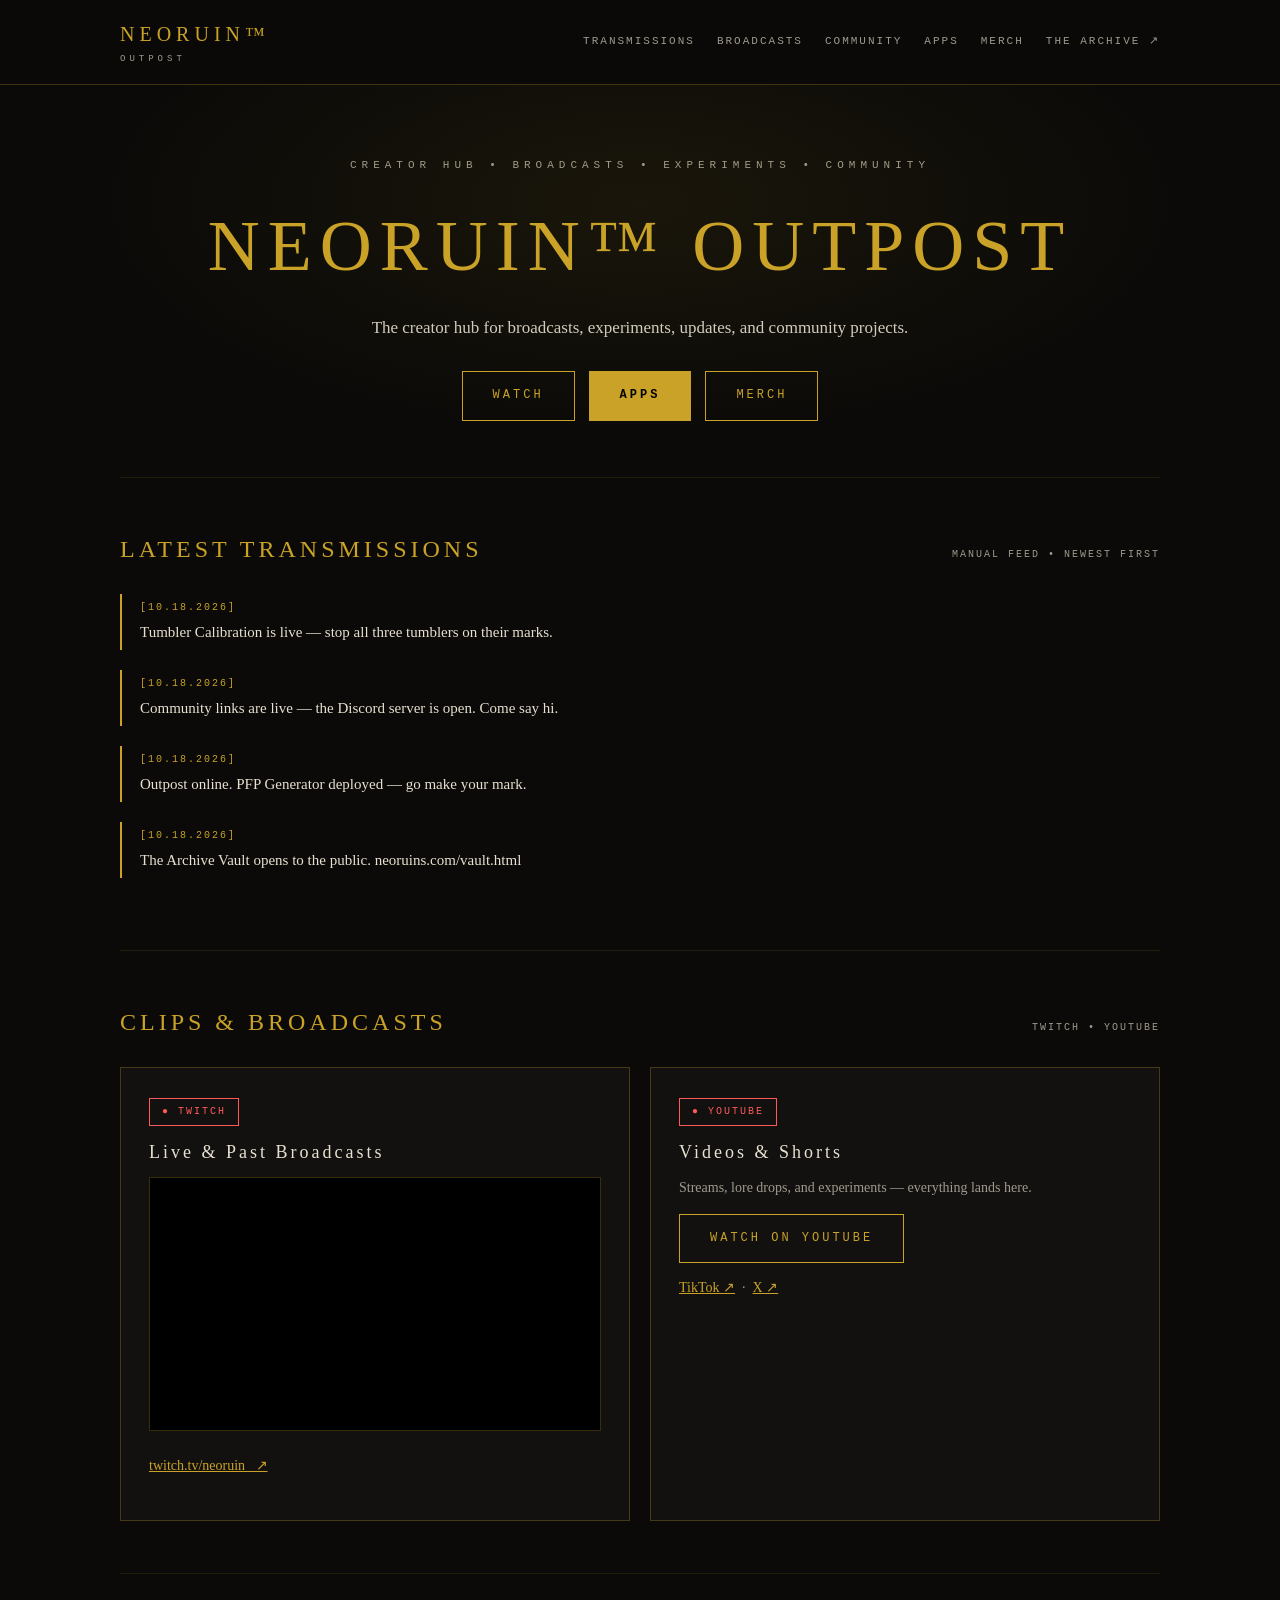
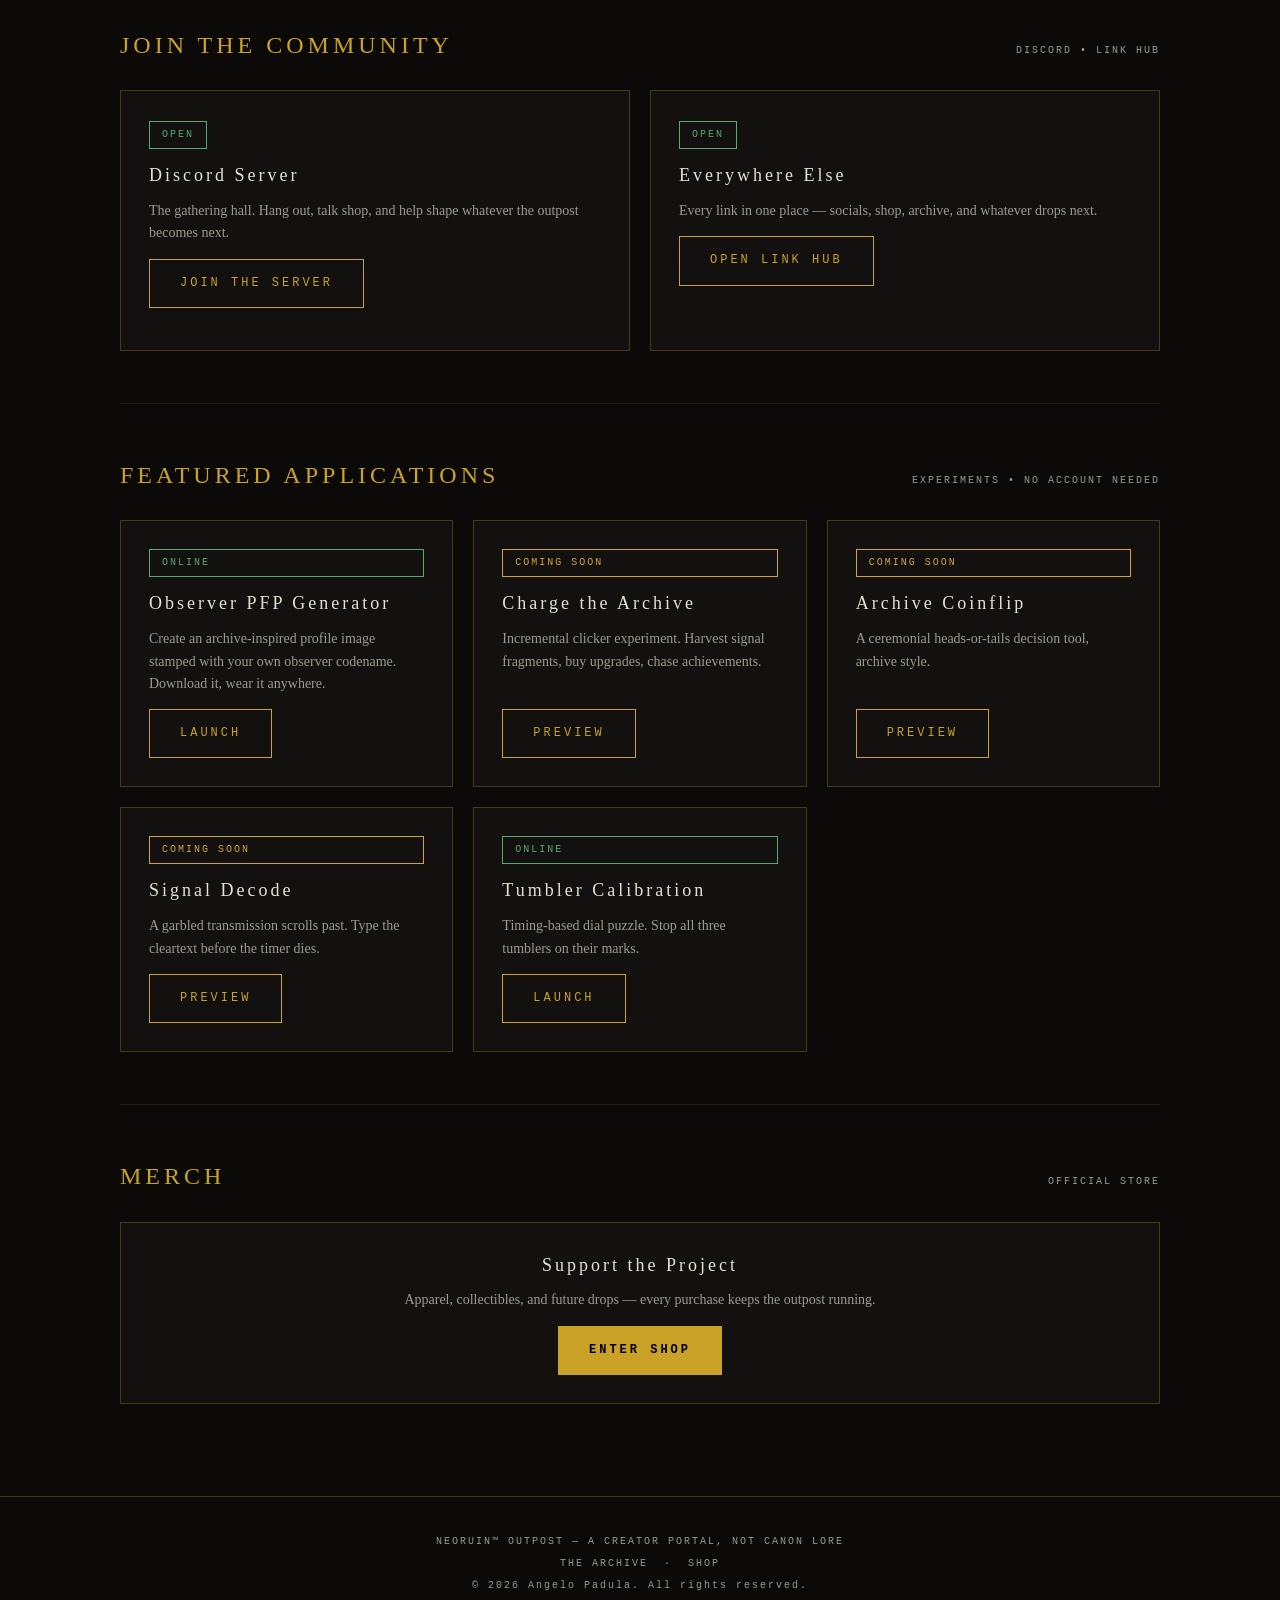
==== index.html @ 7a5b402e "Tumbler Calibration goes live: playable timing puzzle + ONLINE card" ====
<!DOCTYPE html>
<html lang="en">
<head>
<meta charset="UTF-8">
<meta name="viewport" content="width=device-width, initial-scale=1.0">
<title>NEORUIN™ OUTPOST — Creator Hub</title>
<meta name="description" content="The creator hub for NEORUINS: broadcasts, experiments, updates, merch, and community projects.">
<link rel="stylesheet" href="styles.css">
</head>
<body>
<header class="site">
  <div class="wrap">
    <a class="brand" href="index.html">NEORUIN™<small>OUTPOST</small></a>
    <nav class="main">
      <a href="#transmissions">TRANSMISSIONS</a>
      <a href="#broadcasts">BROADCASTS</a>
      <a href="#community">COMMUNITY</a>
      <a href="#apps">APPS</a>
      <a href="#merch">MERCH</a>
      <a href="https://neoruins.com" target="_blank" rel="noopener">THE ARCHIVE ↗</a>
    </nav>
  </div>
</header>

<section class="hero">
  <div class="kicker mono">CREATOR HUB • BROADCASTS • EXPERIMENTS • COMMUNITY</div>
  <h1>NEORUIN™ OUTPOST</h1>
  <p class="tag">The creator hub for broadcasts, experiments, updates, and community projects.</p>
  <div class="cta-row">
    <a class="btn" href="#broadcasts">WATCH</a>
    <a class="btn solid" href="#apps">APPS</a>
    <a class="btn" href="#merch">MERCH</a>
  </div>
</section>

<div class="wrap">

<section class="block" id="transmissions">
  <div class="sec-head"><h2>LATEST TRANSMISSIONS</h2><span class="hint mono">MANUAL FEED • NEWEST FIRST</span></div>
  <div id="feed"></div>
</section>

<section class="block" id="broadcasts">
  <div class="sec-head"><h2>CLIPS &amp; BROADCASTS</h2><span class="hint mono">TWITCH • YOUTUBE</span></div>
  <div class="grid2">
    <div class="panel">
      <span class="status live">● TWITCH</span>
      <h3>Live &amp; Past Broadcasts</h3>
      <div class="embed">
        <iframe src="https://player.twitch.tv/?channel=neoruin_&parent=neoruin.com&parent=neo-ruin.github.io&muted=true"
                allowfullscreen loading="lazy" title="neoruin_ on Twitch"></iframe>
      </div>
      <p class="mt"><a href="https://twitch.tv/neoruin_" target="_blank" rel="noopener">twitch.tv/neoruin_ ↗</a></p>
    </div>
    <div class="panel">
      <span class="status live">● YOUTUBE</span>
      <h3>Videos &amp; Shorts</h3>
      <p>Streams, lore drops, and experiments — everything lands here.</p>
      <p><a class="btn" href="https://www.youtube.com/@neoruin_" target="_blank" rel="noopener">WATCH ON YOUTUBE</a></p>
      <p style="margin-top:14px"><a href="https://tiktok.com/@neoruin_" target="_blank" rel="noopener">TikTok ↗</a> &nbsp;·&nbsp; <a href="https://twitter.com/Neoruins" target="_blank" rel="noopener">X ↗</a></p>
    </div>
  </div>
</section>

<section class="block" id="community">
  <div class="sec-head"><h2>JOIN THE COMMUNITY</h2><span class="hint mono">DISCORD • LINK HUB</span></div>
  <div class="grid2">
    <div class="panel">
      <span class="status online">OPEN</span>
      <h3>Discord Server</h3>
      <p>The gathering hall. Hang out, talk shop, and help shape whatever the outpost becomes next.</p>
      <p><a class="btn" href="https://mee6.xyz/i/vEuD7oPHST" target="_blank" rel="noopener">JOIN THE SERVER</a></p>
    </div>
    <div class="panel">
      <span class="status online">OPEN</span>
      <h3>Everywhere Else</h3>
      <p>Every link in one place — socials, shop, archive, and whatever drops next.</p>
      <p><a class="btn" href="https://beacons.ai/neoruin" target="_blank" rel="noopener">OPEN LINK HUB</a></p>
    </div>
  </div>
</section>

<section class="block" id="apps">
  <div class="sec-head"><h2>FEATURED APPLICATIONS</h2><span class="hint mono">EXPERIMENTS • NO ACCOUNT NEEDED</span></div>
  <div class="apps">
    <div class="panel app-card">
      <span class="status online">ONLINE</span>
      <h3>Observer PFP Generator</h3>
      <p>Create an archive-inspired profile image stamped with your own observer codename. Download it, wear it anywhere.</p>
      <a class="btn" href="apps/pfp-generator.html">LAUNCH</a>
    </div>
    <div class="panel app-card">
      <span class="status soon">COMING SOON</span>
      <h3>Charge the Archive</h3>
      <p>Incremental clicker experiment. Harvest signal fragments, buy upgrades, chase achievements.</p>
      <a class="btn" href="apps/charge-archive.html">PREVIEW</a>
    </div>
    <div class="panel app-card">
      <span class="status soon">COMING SOON</span>
      <h3>Archive Coinflip</h3>
      <p>A ceremonial heads-or-tails decision tool, archive style.</p>
      <a class="btn" href="apps/coinflip.html">PREVIEW</a>
    </div>
    <div class="panel app-card">
      <span class="status soon">COMING SOON</span>
      <h3>Signal Decode</h3>
      <p>A garbled transmission scrolls past. Type the cleartext before the timer dies.</p>
      <a class="btn" href="apps/signal-decode.html">PREVIEW</a>
    </div>
    <div class="panel app-card">
      <span class="status online">ONLINE</span>
      <h3>Tumbler Calibration</h3>
      <p>Timing-based dial puzzle. Stop all three tumblers on their marks.</p>
      <a class="btn" href="apps/tumbler-calibration.html">LAUNCH</a>
    </div>
  </div>
</section>

<section class="block" id="merch">
  <div class="sec-head"><h2>MERCH</h2><span class="hint mono">OFFICIAL STORE</span></div>
  <div class="panel center">
    <h3>Support the Project</h3>
    <p>Apparel, collectibles, and future drops — every purchase keeps the outpost running.</p>
    <a class="btn solid" href="https://neoruin-shop.fourthwall.com" target="_blank" rel="noopener">ENTER SHOP</a>
  </div>
</section>

</div>

<footer class="site">
  <div class="wrap">
    <div class="fine">
      NEORUIN™ OUTPOST — A CREATOR PORTAL, NOT CANON LORE<br>
      <a href="https://neoruins.com">THE ARCHIVE</a> · <a href="https://neoruin-shop.fourthwall.com" target="_blank" rel="noopener">SHOP</a><br>
      © 2026 Angelo Padula. All rights reserved.
    </div>
  </div>
</footer>

<script>
// Manual transmissions feed — newest first. Edit freely.
const TRANSMISSIONS = [
  { date: '10.18.2026', text: 'Tumbler Calibration is live — stop all three tumblers on their marks.' },
  { date: '10.18.2026', text: 'Community links are live — the Discord server is open. Come say hi.' },
  { date: '10.18.2026', text: 'Outpost online. PFP Generator deployed — go make your mark.' },
  { date: '10.18.2026', text: 'The Archive Vault opens to the public. neoruins.com/vault.html' },
];
const feed = document.getElementById('feed');
feed.innerHTML = TRANSMISSIONS.map(t =>
  `<div class="feed-item"><div class="date">[${t.date}]</div><div class="txt">${t.text}</div></div>`
).join('');
</script>
</body>
</html>
---- styles.css ----
/* NEORUIN OUTPOST — shared styles. Creator portal, not the archive. */
:root{
  --bg:#0b0a08; --panel:#121110; --line:rgba(201,162,39,.28);
  --gold:#c9a227; --gold-hi:#e1c46a; --cream:#e8e0d0; --dim:#a09a8c;
  --green:#5ba86f; --amber:#d1a540; --red:#a64c4c;
}
*{box-sizing:border-box;margin:0;padding:0}
body{background:var(--bg);color:var(--cream);font-family:Georgia,'Times New Roman',serif;min-height:100vh;line-height:1.6}
.mono{font-family:ui-monospace,'Cascadia Mono',Menlo,Consolas,monospace}
a{color:var(--gold)}
.wrap{max-width:1080px;margin:0 auto;padding:0 20px}

/* header */
header.site{border-bottom:1px solid var(--line);padding:18px 0;position:sticky;top:0;background:rgba(11,10,8,.94);z-index:50;backdrop-filter:blur(6px)}
header.site .wrap{display:flex;align-items:center;justify-content:space-between;gap:16px;flex-wrap:wrap}
.brand{font-size:20px;letter-spacing:5px;color:var(--gold);text-decoration:none}
.brand small{display:block;font-family:ui-monospace,Menlo,monospace;font-size:9px;letter-spacing:4px;color:var(--dim);margin-top:2px}
nav.main{display:flex;gap:22px;flex-wrap:wrap}
nav.main a{font-family:ui-monospace,Menlo,monospace;font-size:11px;letter-spacing:2px;color:var(--dim);text-decoration:none}
nav.main a:hover{color:var(--gold)}

/* hero */
.hero{text-align:center;padding:72px 20px 56px;position:relative;overflow:hidden}
.hero::before{content:'';position:absolute;inset:0;background:radial-gradient(ellipse at 50% 30%,rgba(201,162,39,.08),transparent 60%);pointer-events:none}
.hero .kicker{font-family:ui-monospace,Menlo,monospace;font-size:11px;letter-spacing:5px;color:var(--dim);margin-bottom:14px}
.hero h1{font-size:clamp(38px,7vw,72px);letter-spacing:8px;color:var(--gold);font-weight:normal;margin-bottom:10px}
.hero .tag{font-size:17px;color:var(--cream);opacity:.9;max-width:640px;margin:0 auto 30px}
.cta-row{display:flex;gap:14px;justify-content:center;flex-wrap:wrap}
.btn{display:inline-block;font-family:ui-monospace,Menlo,monospace;font-size:12px;letter-spacing:3px;padding:14px 30px;text-decoration:none;cursor:pointer;border:1px solid var(--gold);color:var(--gold);background:transparent;transition:all .18s}
.btn:hover{background:rgba(201,162,39,.12);box-shadow:0 0 18px rgba(201,162,39,.25);transform:translateY(-1px)}
.btn.solid{background:var(--gold);color:#000;font-weight:700}
.btn.solid:hover{background:var(--gold-hi)}

/* sections */
section.block{padding:52px 0;border-top:1px solid rgba(201,162,39,.12)}
.sec-head{display:flex;align-items:baseline;justify-content:space-between;margin-bottom:26px;flex-wrap:wrap;gap:8px}
.sec-head h2{font-size:24px;letter-spacing:4px;color:var(--gold);font-weight:normal}
.sec-head .hint{font-family:ui-monospace,Menlo,monospace;font-size:10px;letter-spacing:2px;color:var(--dim)}

/* panels */
.panel{border:1px solid var(--line);background:var(--panel);padding:28px;position:relative}
.panel h3{font-size:18px;letter-spacing:3px;color:var(--cream);margin-bottom:10px;font-weight:normal}
.panel p{font-size:14px;color:var(--dim);margin-bottom:14px}
.grid2{display:grid;grid-template-columns:1fr 1fr;gap:20px}
@media(max-width:720px){.grid2{grid-template-columns:1fr}}

/* transmissions */
.feed-item{border-left:2px solid var(--gold);padding:6px 0 6px 18px;margin-bottom:20px}
.feed-item .date{font-family:ui-monospace,Menlo,monospace;font-size:10px;letter-spacing:2px;color:var(--gold)}
.feed-item .txt{font-size:15px;color:var(--cream);margin-top:4px}

/* status capsules */
.status{display:inline-block;font-family:ui-monospace,Menlo,monospace;font-size:10px;letter-spacing:2px;padding:5px 12px;border:1px solid;margin-bottom:12px}
.status.online{color:var(--green);border-color:var(--green)}
.status.soon{color:var(--amber);border-color:var(--amber)}
.status.live{color:#ff5a5a;border-color:#ff5a5a}

/* app cards */
.apps{display:grid;grid-template-columns:repeat(auto-fill,minmax(280px,1fr));gap:20px}
.app-card{display:flex;flex-direction:column}
.app-card .btn{margin-top:auto;align-self:flex-start}

/* embeds */
.embed{position:relative;width:100%;aspect-ratio:16/9;background:#000;border:1px solid var(--line)}
.embed iframe{position:absolute;inset:0;width:100%;height:100%;border:0}

/* forms */
.field{margin-bottom:16px}
.field label{display:block;font-family:ui-monospace,Menlo,monospace;font-size:10px;letter-spacing:2px;color:var(--dim);margin-bottom:8px}
.field input[type=text]{width:100%;background:#0e0d0b;border:1px solid var(--line);color:var(--cream);font-family:ui-monospace,Menlo,monospace;font-size:15px;letter-spacing:2px;padding:14px;outline:none;text-transform:uppercase}
.field input[type=text]:focus{border-color:var(--gold)}
.seal-pick{display:flex;gap:10px;flex-wrap:wrap}
.seal-pick button{flex:1;min-width:120px}

/* footer */
footer.site{border-top:1px solid var(--line);padding:34px 0;margin-top:40px;text-align:center}
footer.site .fine{font-family:ui-monospace,Menlo,monospace;font-size:10px;letter-spacing:2px;color:var(--dim);line-height:2.2}
footer.site .fine a{color:var(--dim);text-decoration:none;margin:0 8px}
footer.site .fine a:hover{color:var(--gold)}

/* utility */
canvas.preview{width:100%;max-width:520px;height:auto;display:block;margin:0 auto 20px;border:1px solid var(--line)}
.center{text-align:center}
.mt{margin-top:24px}
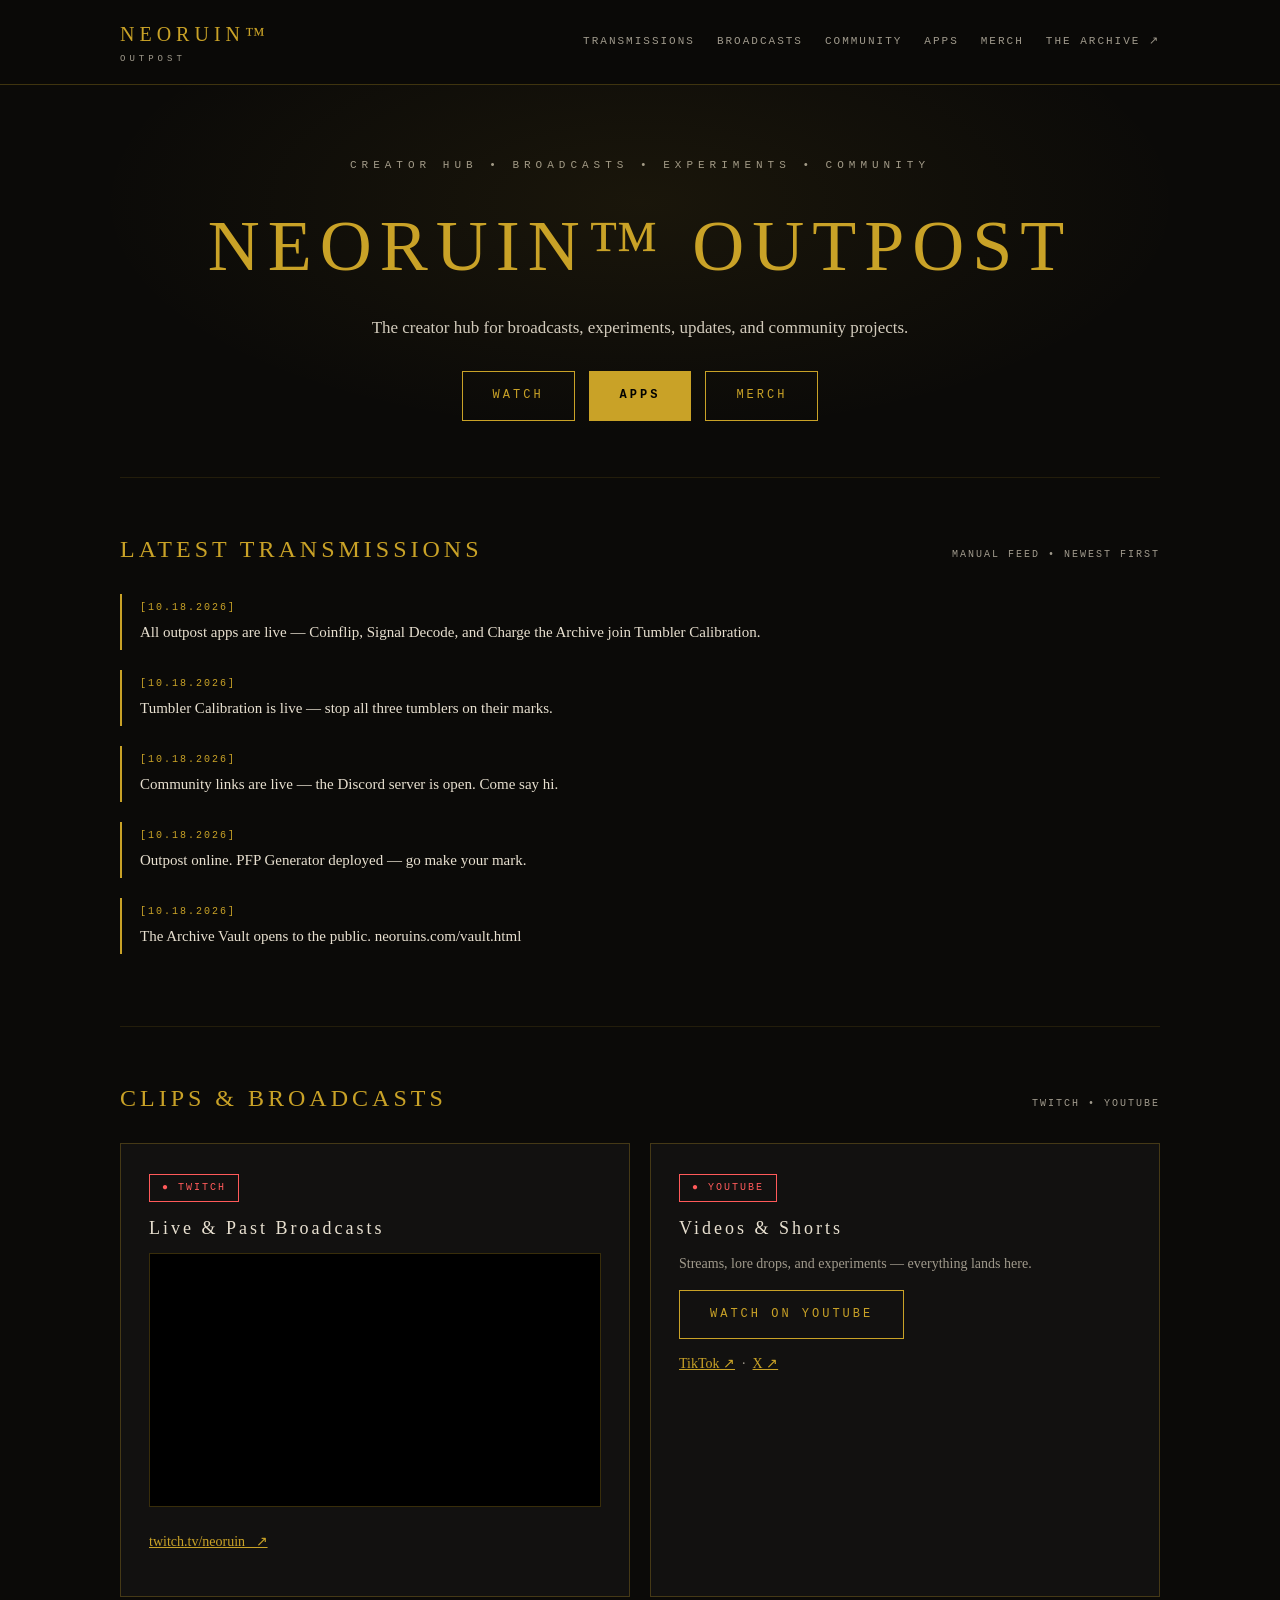
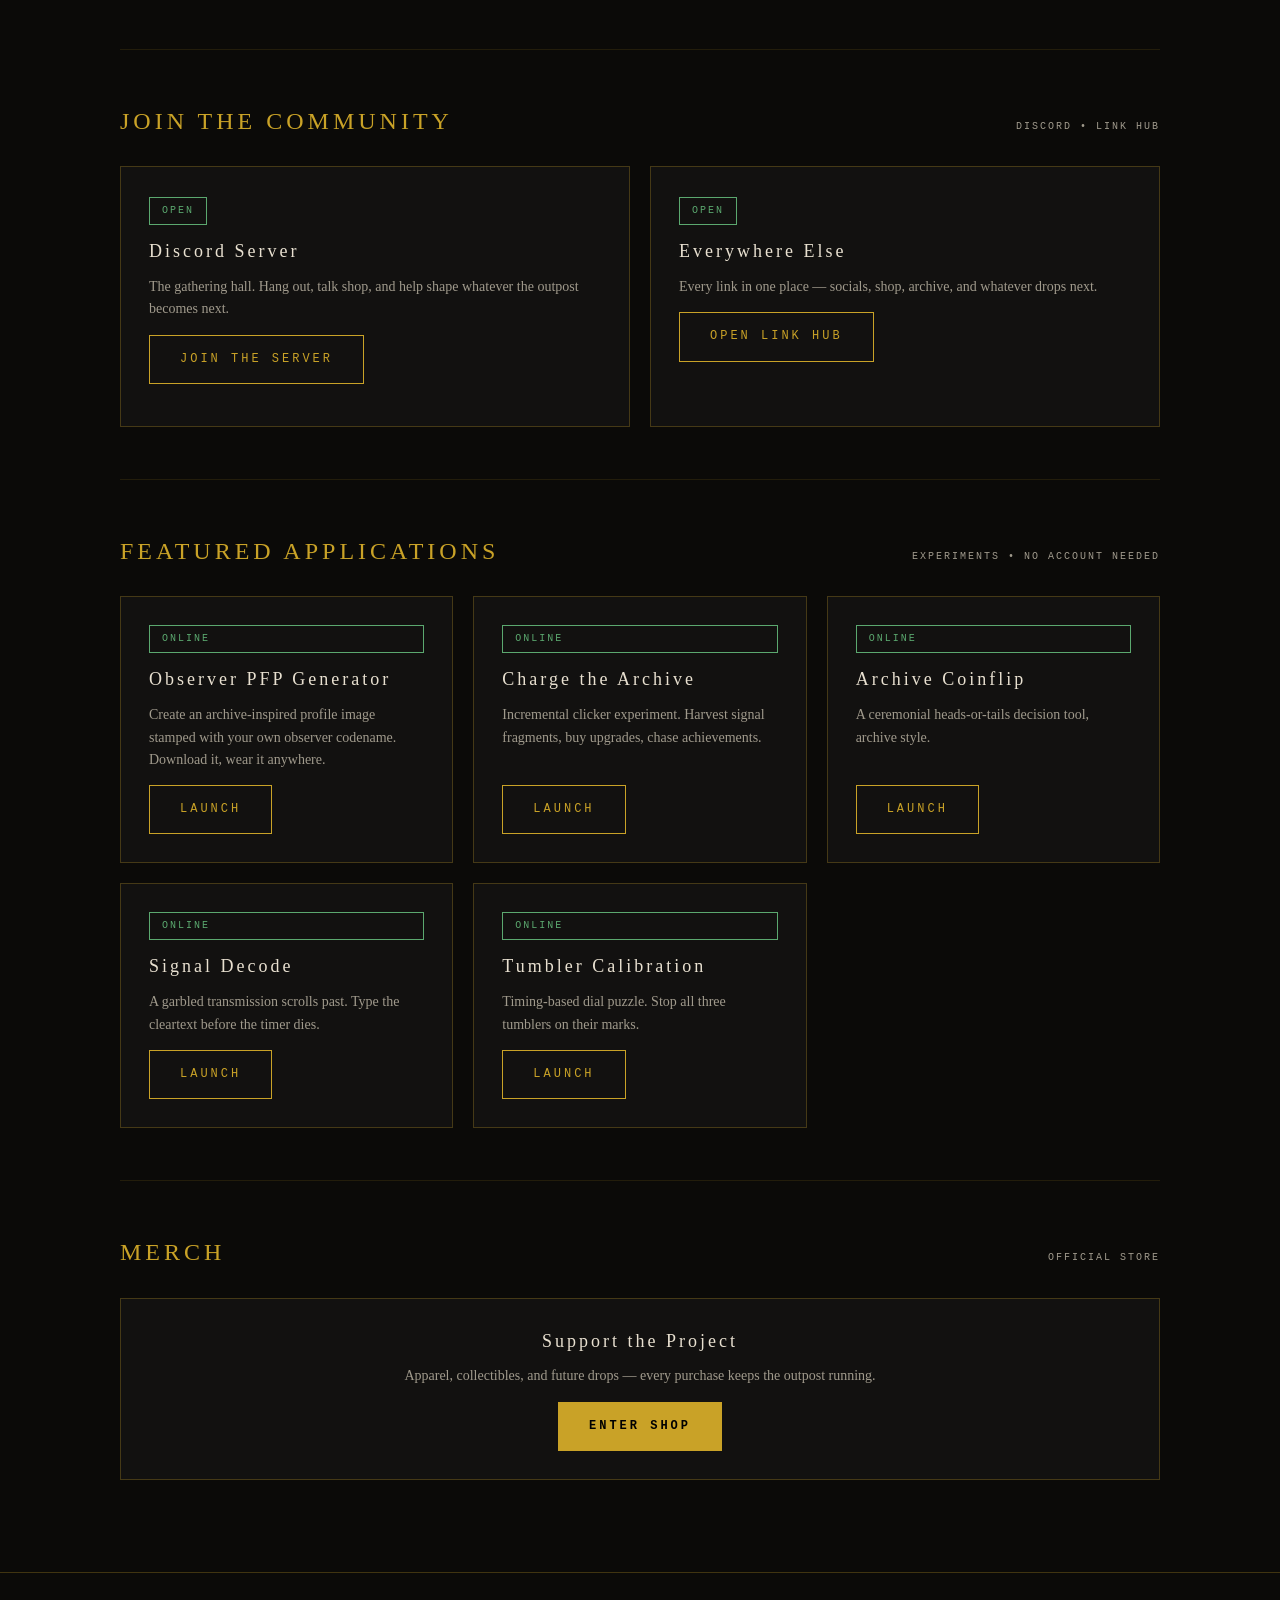
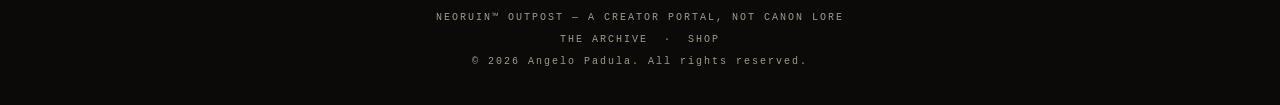
==== commit ecd3e192: "All mini apps live: Coinflip, Signal Decode, Charge the Archive" ====
--- a/index.html
+++ b/index.html
@@ -90,22 +90,22 @@
       <a class="btn" href="apps/pfp-generator.html">LAUNCH</a>
     </div>
     <div class="panel app-card">
-      <span class="status soon">COMING SOON</span>
+      <span class="status online">ONLINE</span>
       <h3>Charge the Archive</h3>
       <p>Incremental clicker experiment. Harvest signal fragments, buy upgrades, chase achievements.</p>
-      <a class="btn" href="apps/charge-archive.html">PREVIEW</a>
+      <a class="btn" href="apps/charge-archive.html">LAUNCH</a>
     </div>
     <div class="panel app-card">
-      <span class="status soon">COMING SOON</span>
+      <span class="status online">ONLINE</span>
       <h3>Archive Coinflip</h3>
       <p>A ceremonial heads-or-tails decision tool, archive style.</p>
-      <a class="btn" href="apps/coinflip.html">PREVIEW</a>
+      <a class="btn" href="apps/coinflip.html">LAUNCH</a>
     </div>
     <div class="panel app-card">
-      <span class="status soon">COMING SOON</span>
+      <span class="status online">ONLINE</span>
       <h3>Signal Decode</h3>
       <p>A garbled transmission scrolls past. Type the cleartext before the timer dies.</p>
-      <a class="btn" href="apps/signal-decode.html">PREVIEW</a>
+      <a class="btn" href="apps/signal-decode.html">LAUNCH</a>
     </div>
     <div class="panel app-card">
       <span class="status online">ONLINE</span>
@@ -140,6 +140,7 @@
 <script>
 // Manual transmissions feed — newest first. Edit freely.
 const TRANSMISSIONS = [
+  { date: '10.18.2026', text: 'All outpost apps are live — Coinflip, Signal Decode, and Charge the Archive join Tumbler Calibration.' },
   { date: '10.18.2026', text: 'Tumbler Calibration is live — stop all three tumblers on their marks.' },
   { date: '10.18.2026', text: 'Community links are live — the Discord server is open. Come say hi.' },
   { date: '10.18.2026', text: 'Outpost online. PFP Generator deployed — go make your mark.' },
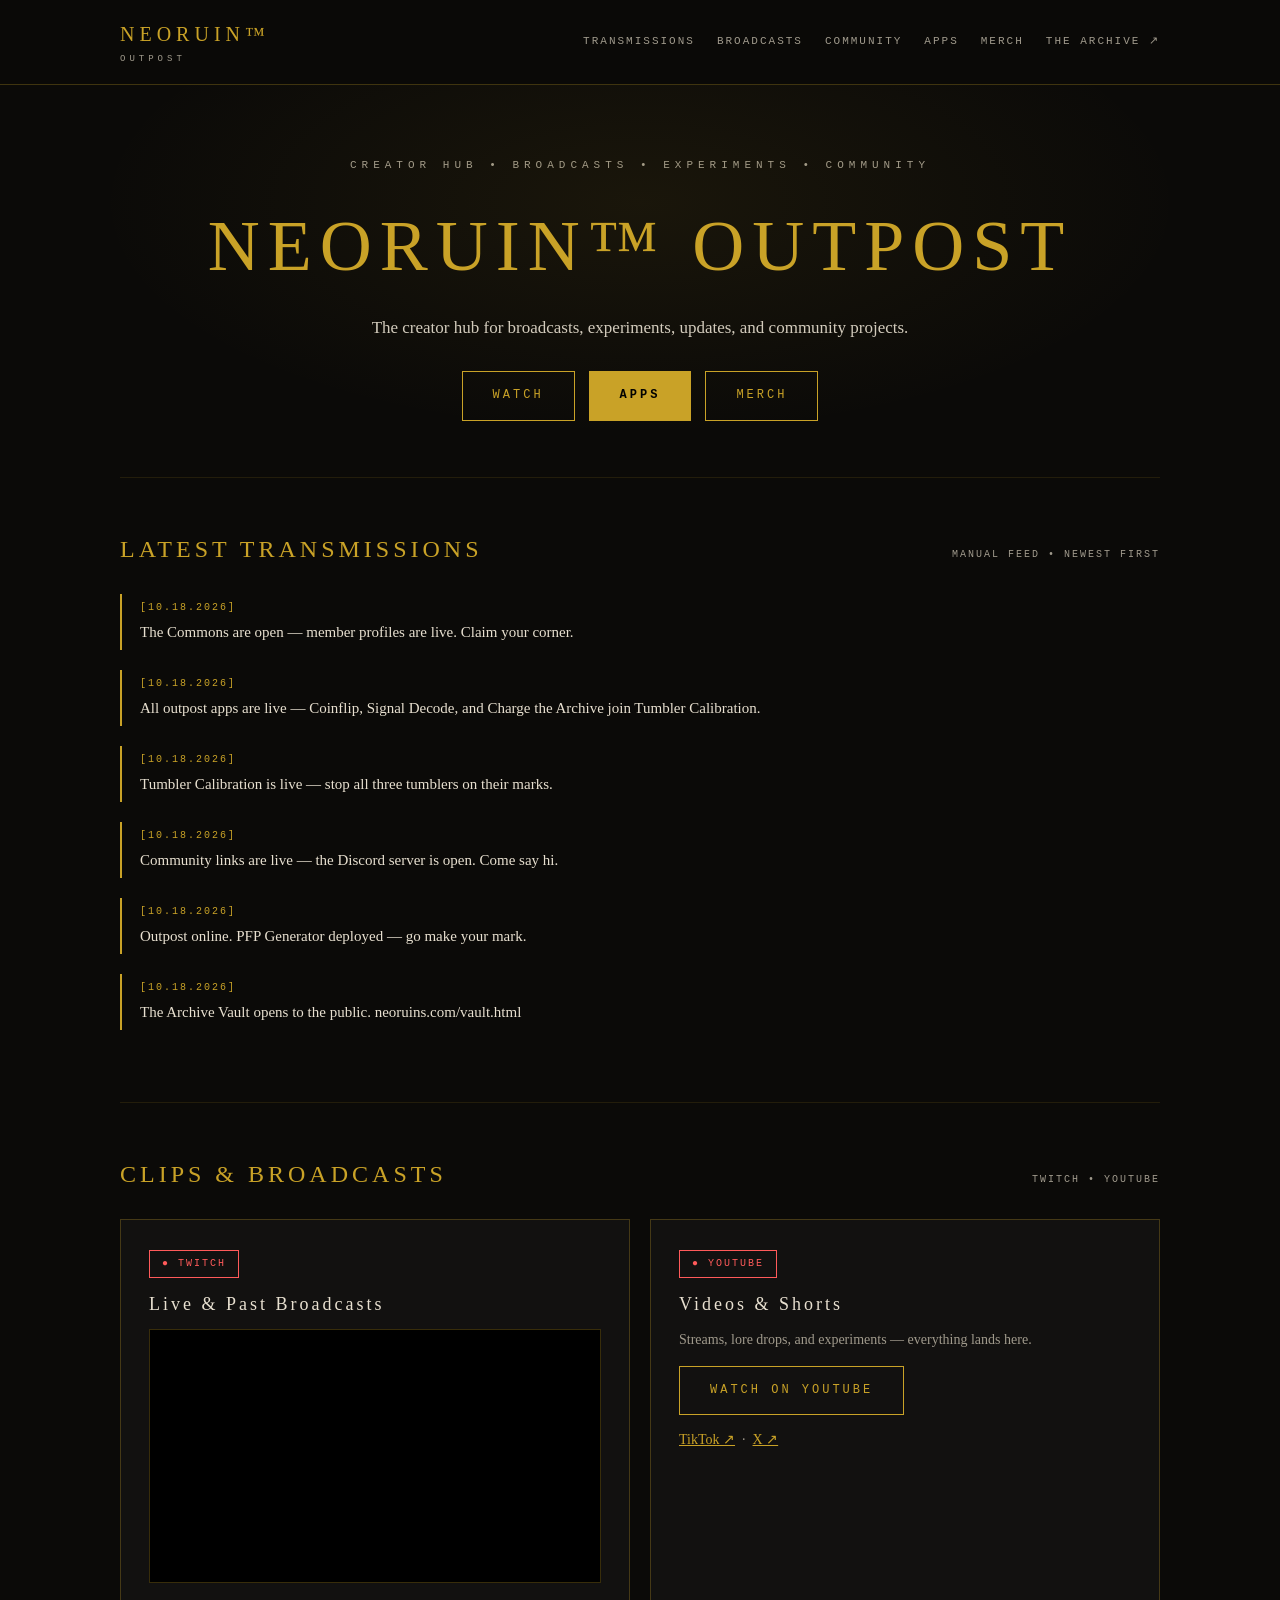
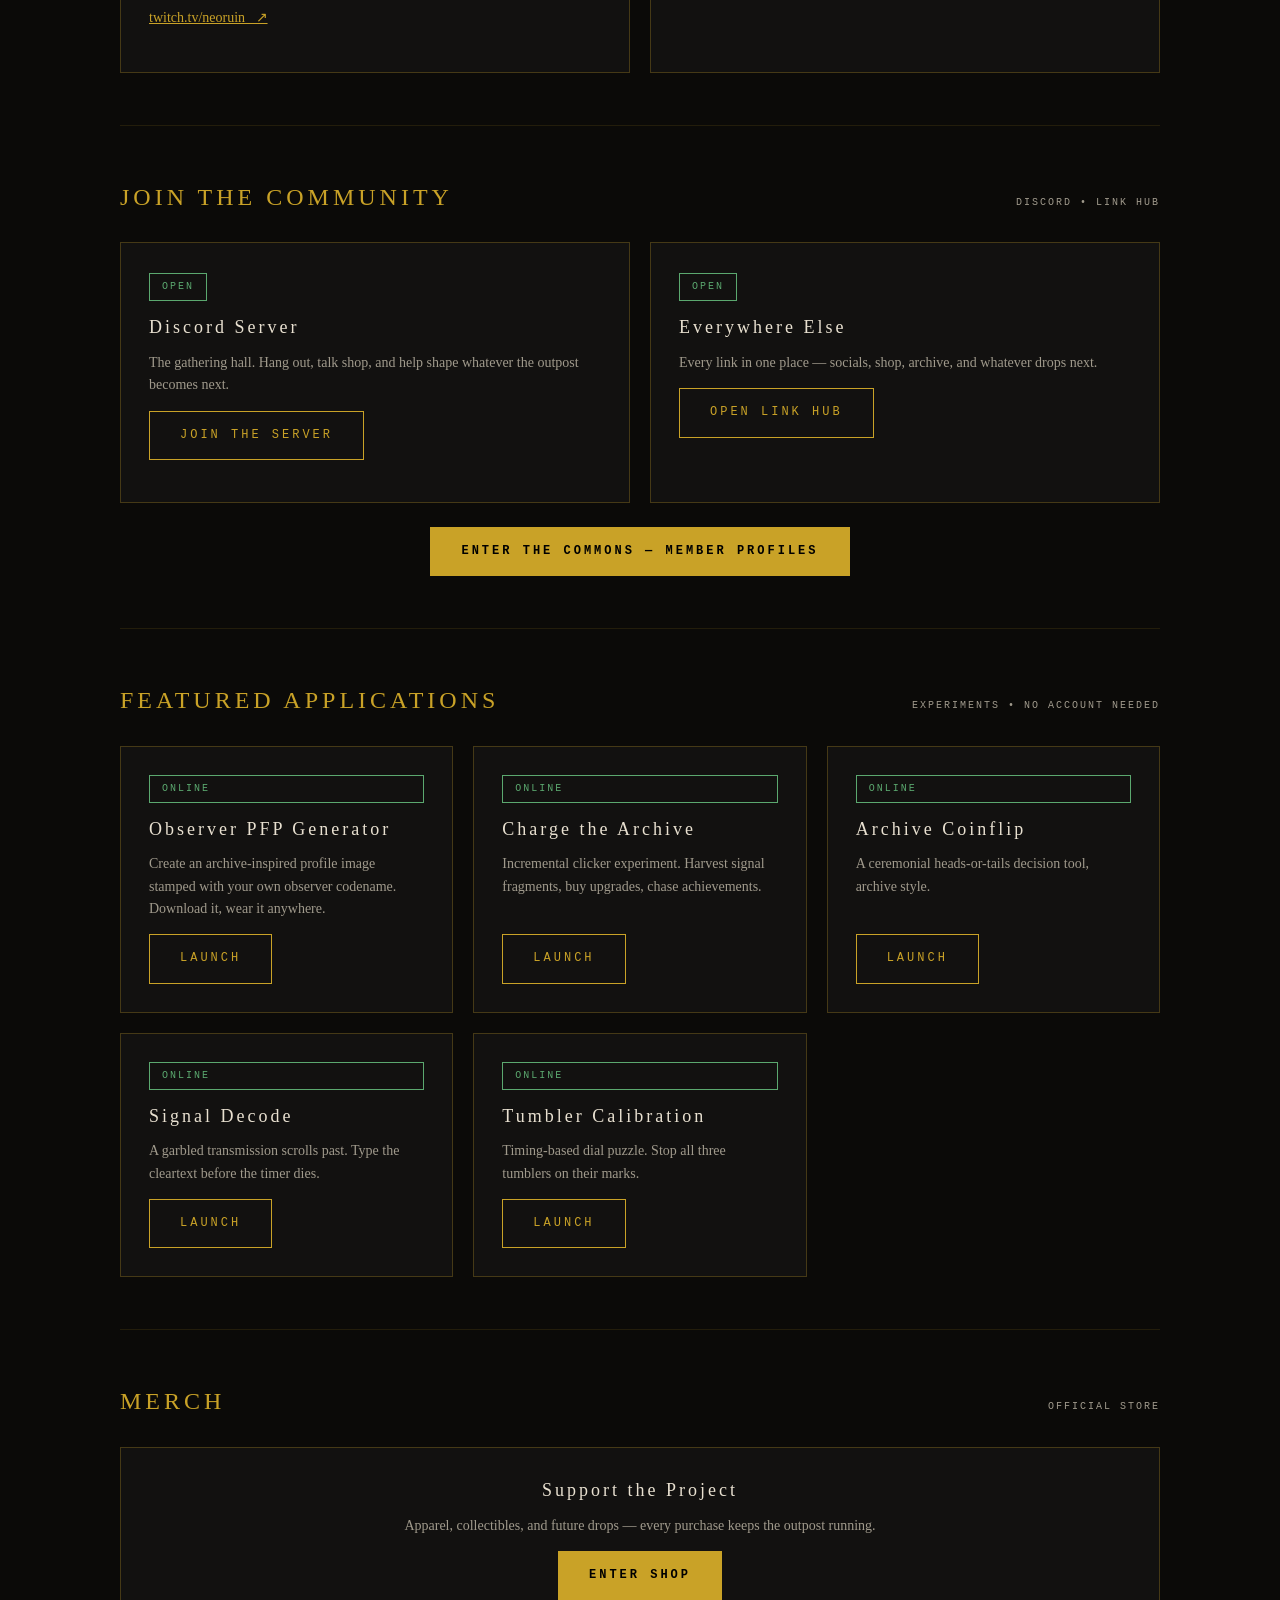
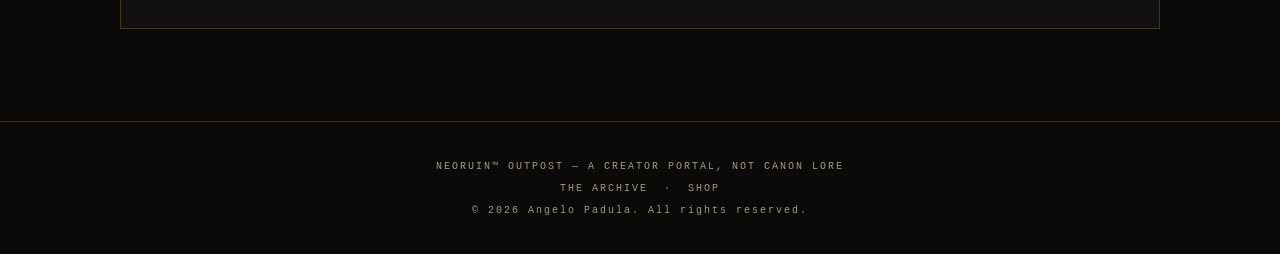
==== commit 08ed5af8: "Community profiles v1: hub, public pages, editor, shared auth" ====
--- a/index.html
+++ b/index.html
@@ -78,6 +78,7 @@
       <p><a class="btn" href="https://beacons.ai/neoruin" target="_blank" rel="noopener">OPEN LINK HUB</a></p>
     </div>
   </div>
+  <p class="center mt"><a class="btn solid" href="community.html">ENTER THE COMMONS — MEMBER PROFILES</a></p>
 </section>
 
 <section class="block" id="apps">
@@ -140,6 +141,7 @@
 <script>
 // Manual transmissions feed — newest first. Edit freely.
 const TRANSMISSIONS = [
+  { date: '10.18.2026', text: 'The Commons are open — member profiles are live. Claim your corner.' },
   { date: '10.18.2026', text: 'All outpost apps are live — Coinflip, Signal Decode, and Charge the Archive join Tumbler Calibration.' },
   { date: '10.18.2026', text: 'Tumbler Calibration is live — stop all three tumblers on their marks.' },
   { date: '10.18.2026', text: 'Community links are live — the Discord server is open. Come say hi.' },
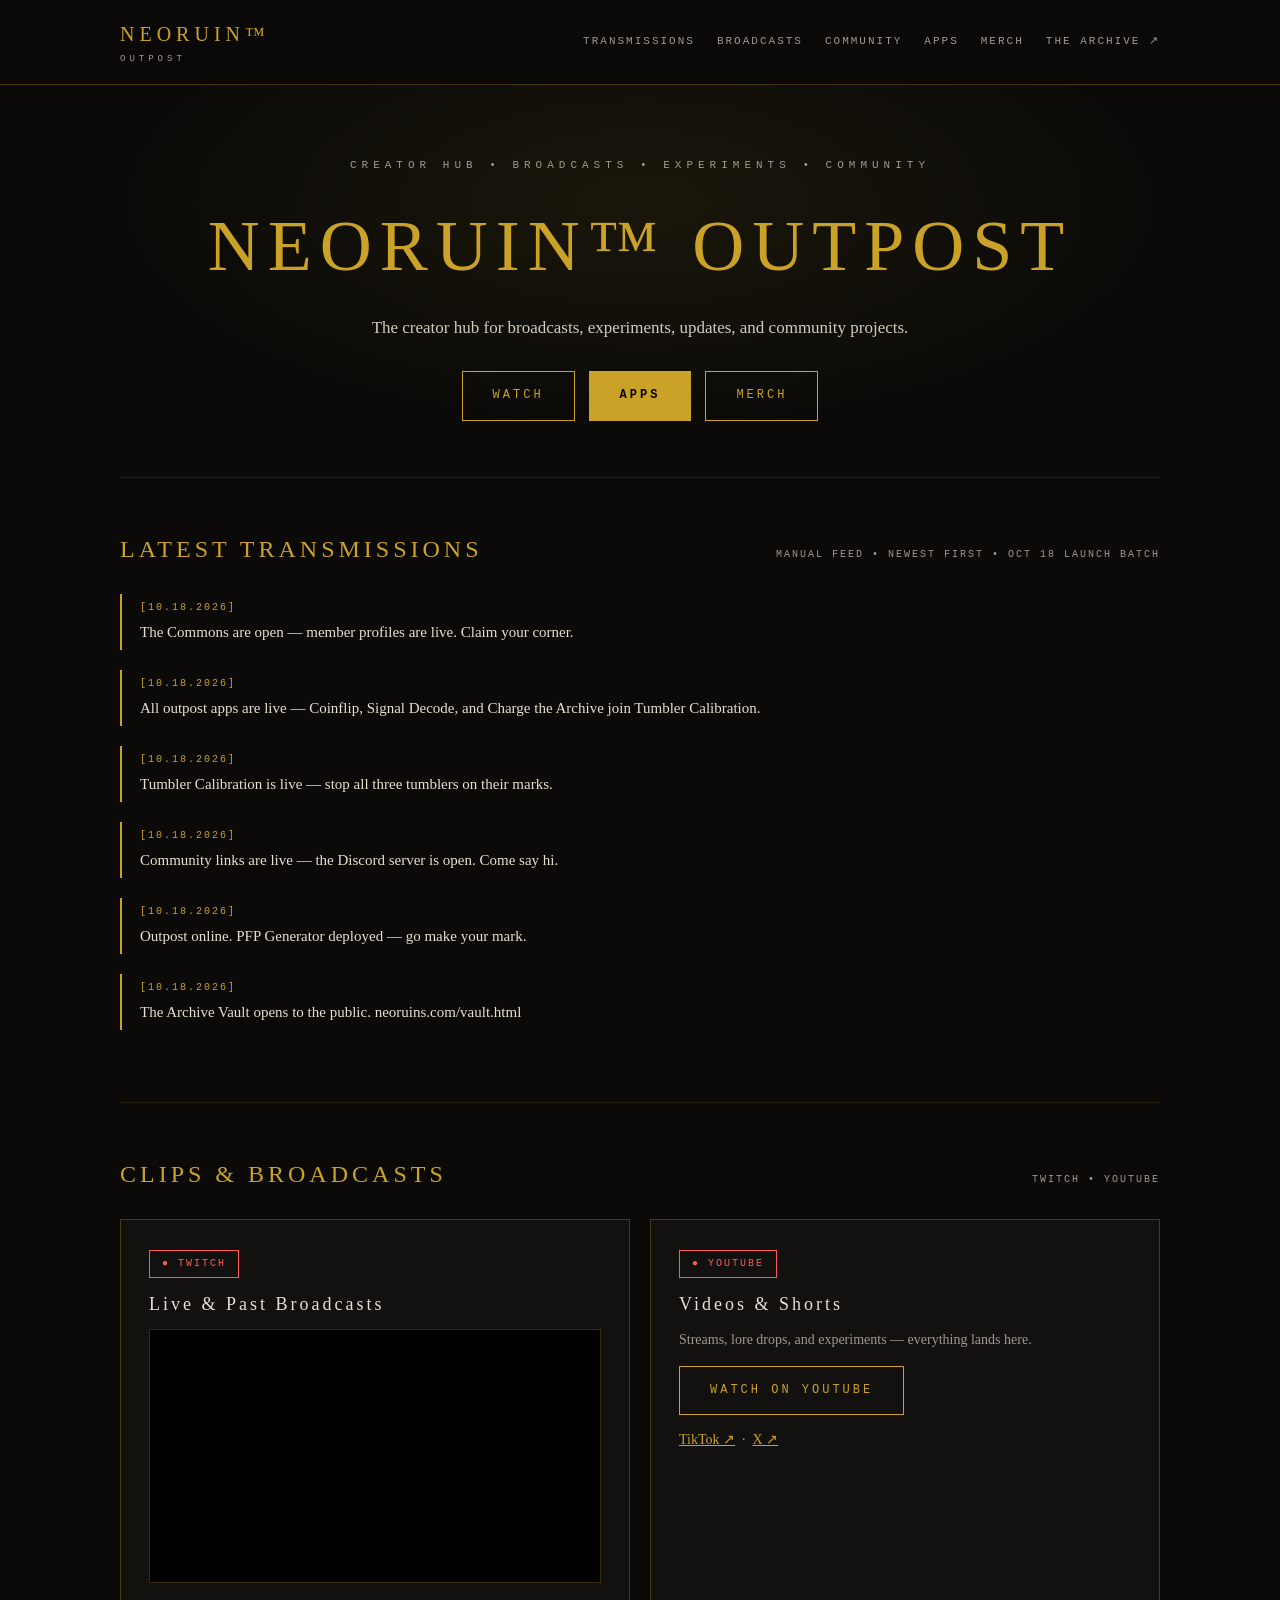
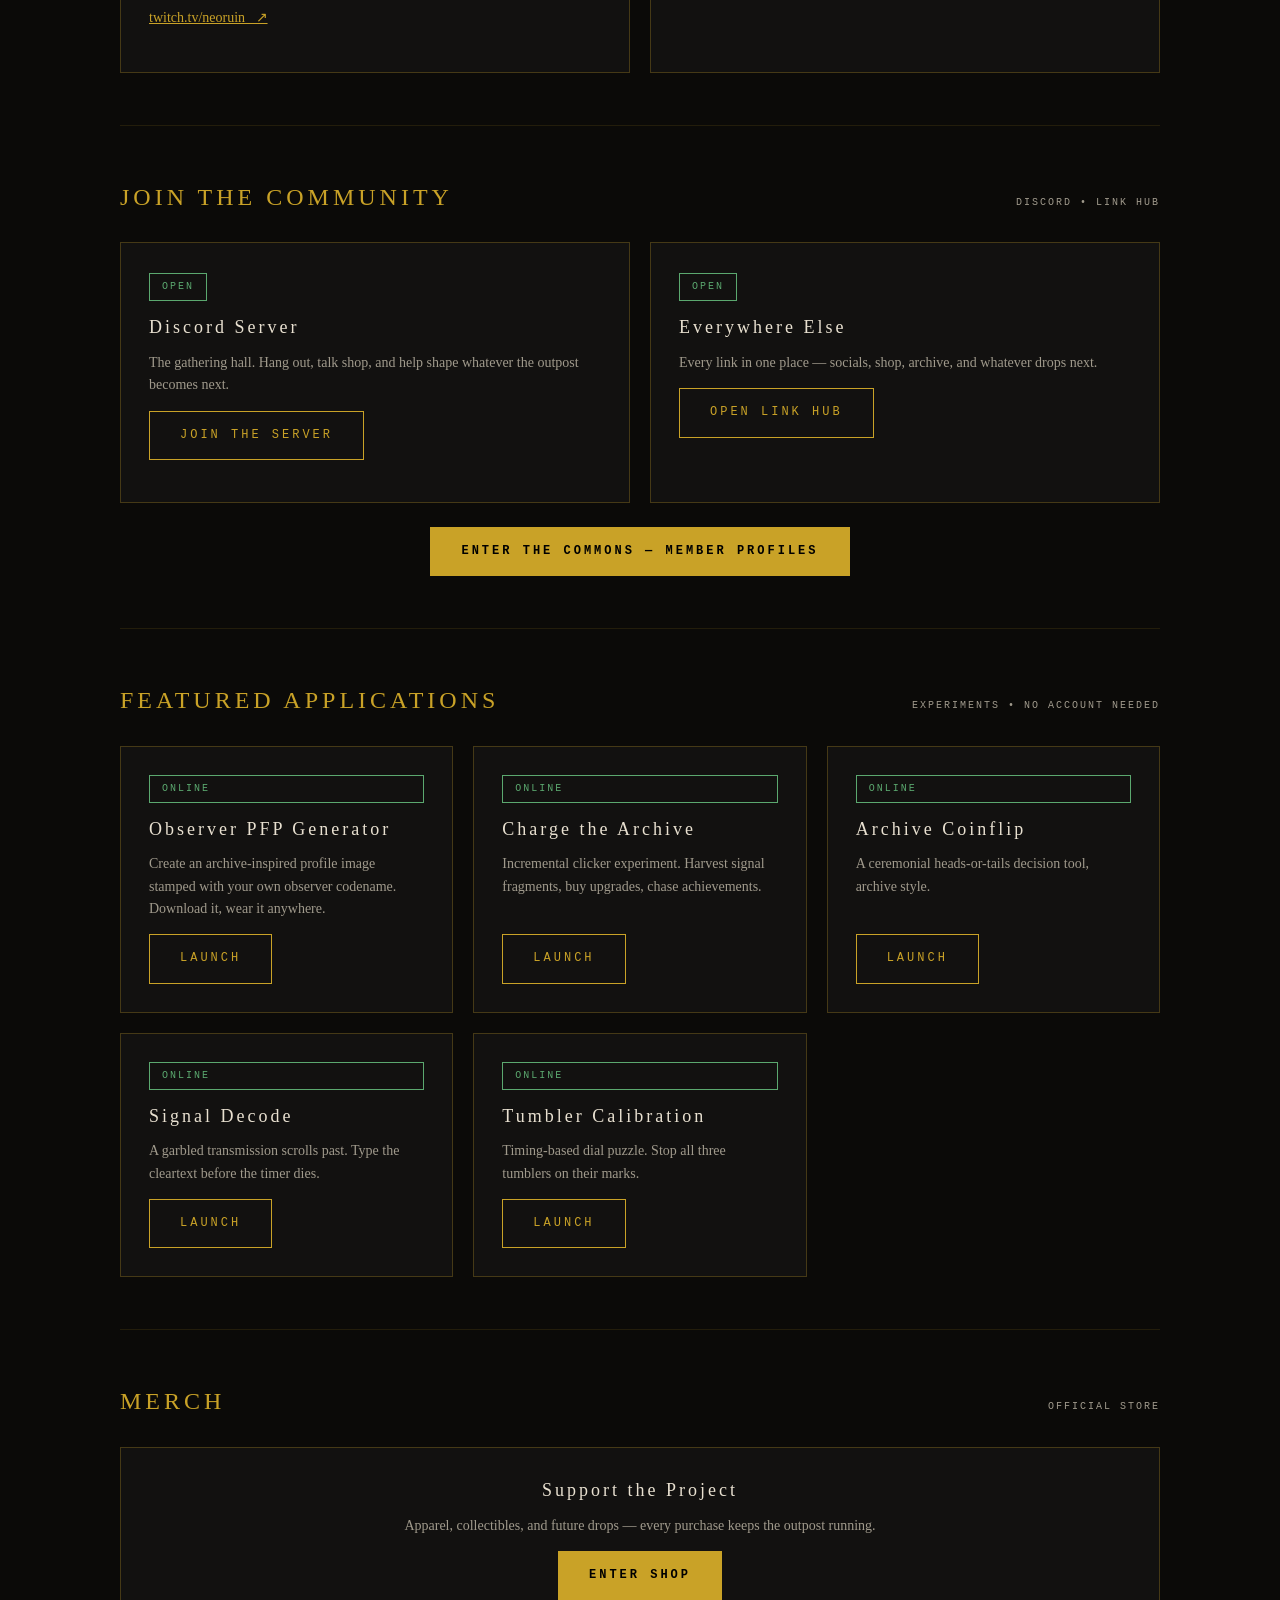
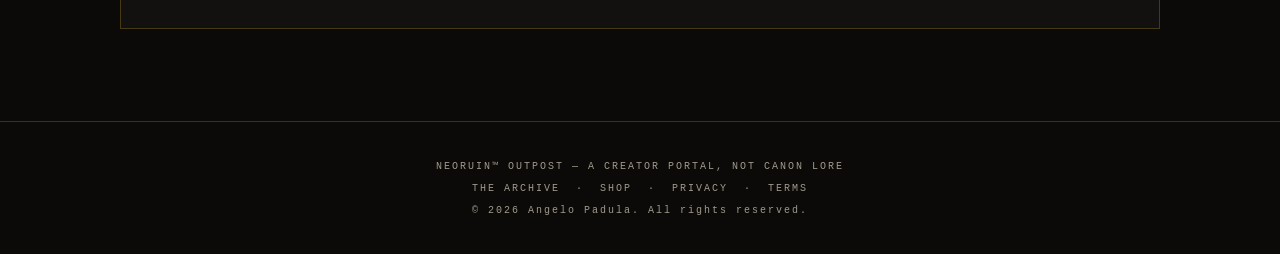
==== commit 19dfed8f: "Audit fixes: profile loading state, footer Privacy/Terms links, launch-batch transmission label" ====
--- a/index.html
+++ b/index.html
@@ -36,7 +36,7 @@
 <div class="wrap">
 
 <section class="block" id="transmissions">
-  <div class="sec-head"><h2>LATEST TRANSMISSIONS</h2><span class="hint mono">MANUAL FEED • NEWEST FIRST</span></div>
+  <div class="sec-head"><h2>LATEST TRANSMISSIONS</h2><span class="hint mono">MANUAL FEED • NEWEST FIRST • OCT 18 LAUNCH BATCH</span></div>
   <div id="feed"></div>
 </section>
 
@@ -132,7 +132,7 @@
   <div class="wrap">
     <div class="fine">
       NEORUIN™ OUTPOST — A CREATOR PORTAL, NOT CANON LORE<br>
-      <a href="https://neoruins.com">THE ARCHIVE</a> · <a href="https://neoruin-shop.fourthwall.com" target="_blank" rel="noopener">SHOP</a><br>
+      <a href="https://neoruins.com">THE ARCHIVE</a> · <a href="https://neoruin-shop.fourthwall.com" target="_blank" rel="noopener">SHOP</a> · <a href="https://neoruins.com/privacy.html">PRIVACY</a> · <a href="https://neoruins.com/terms.html">TERMS</a><br>
       © 2026 Angelo Padula. All rights reserved.
     </div>
   </div>
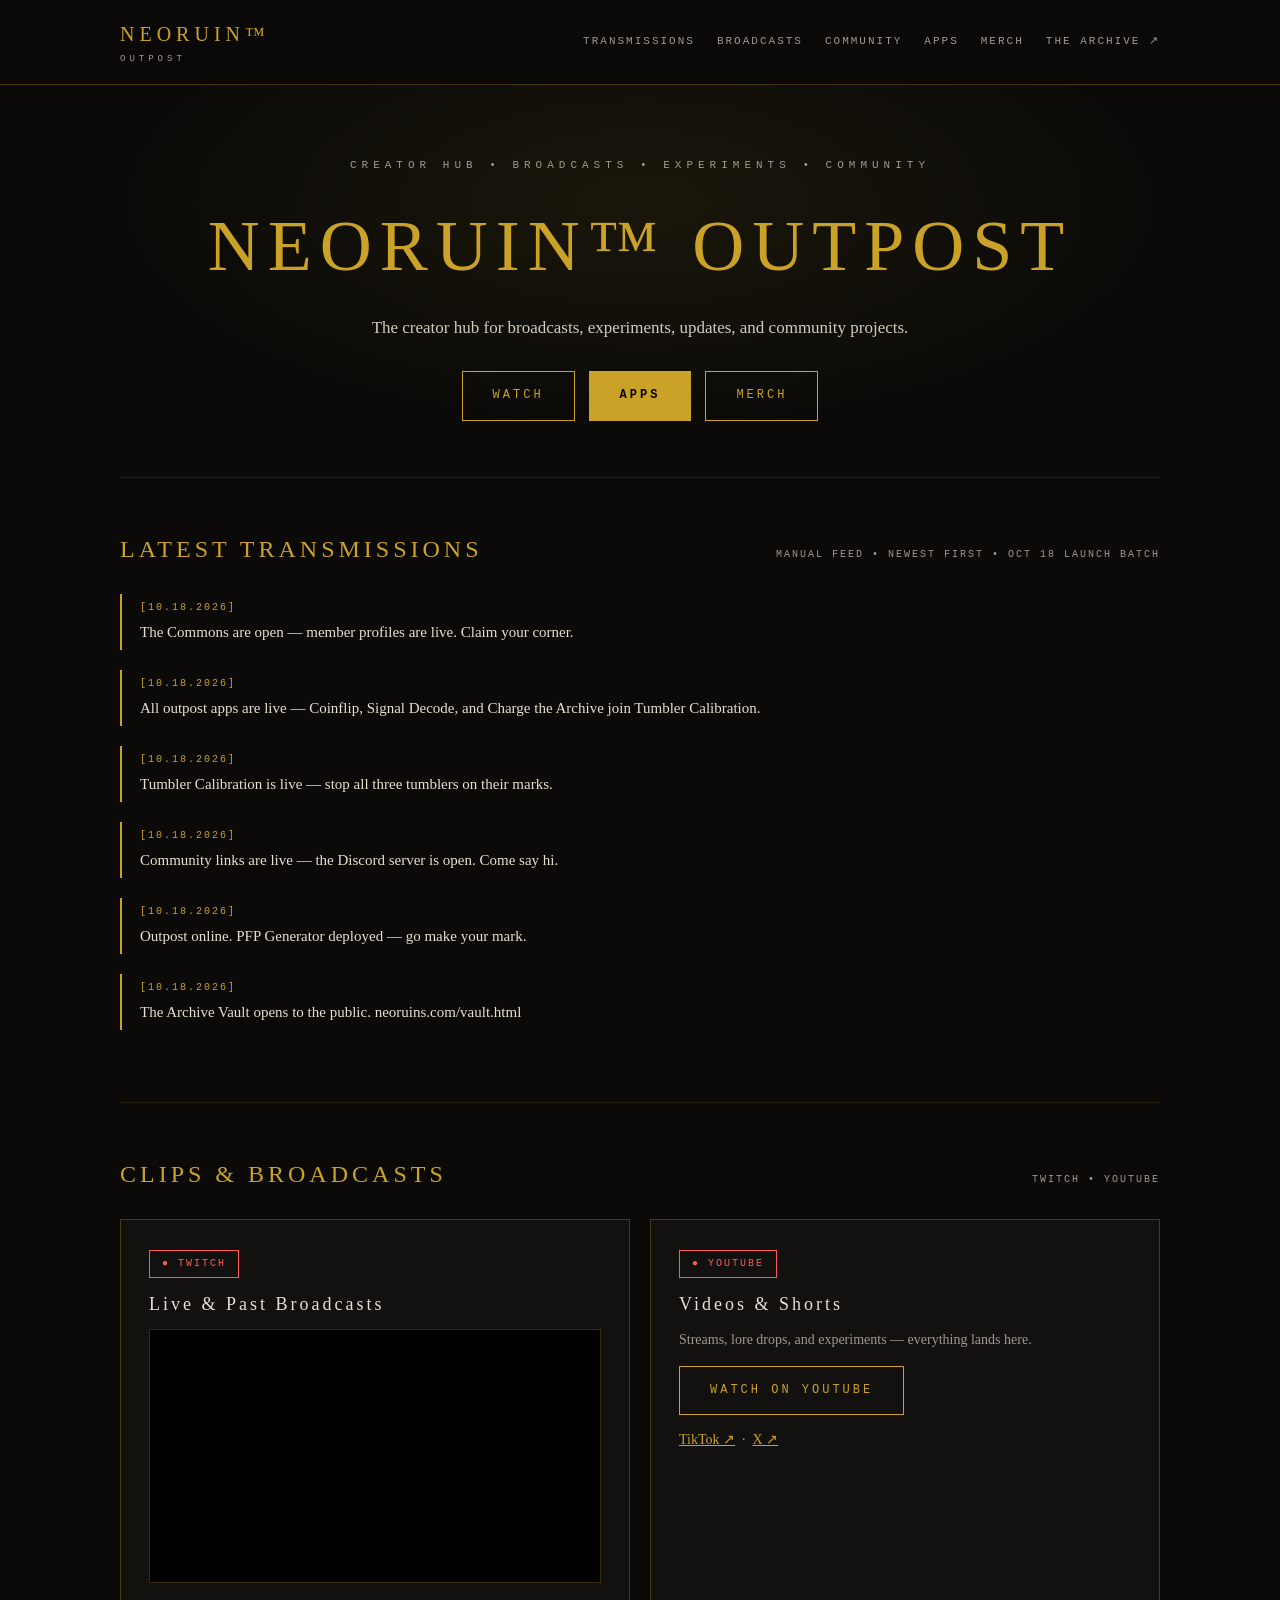
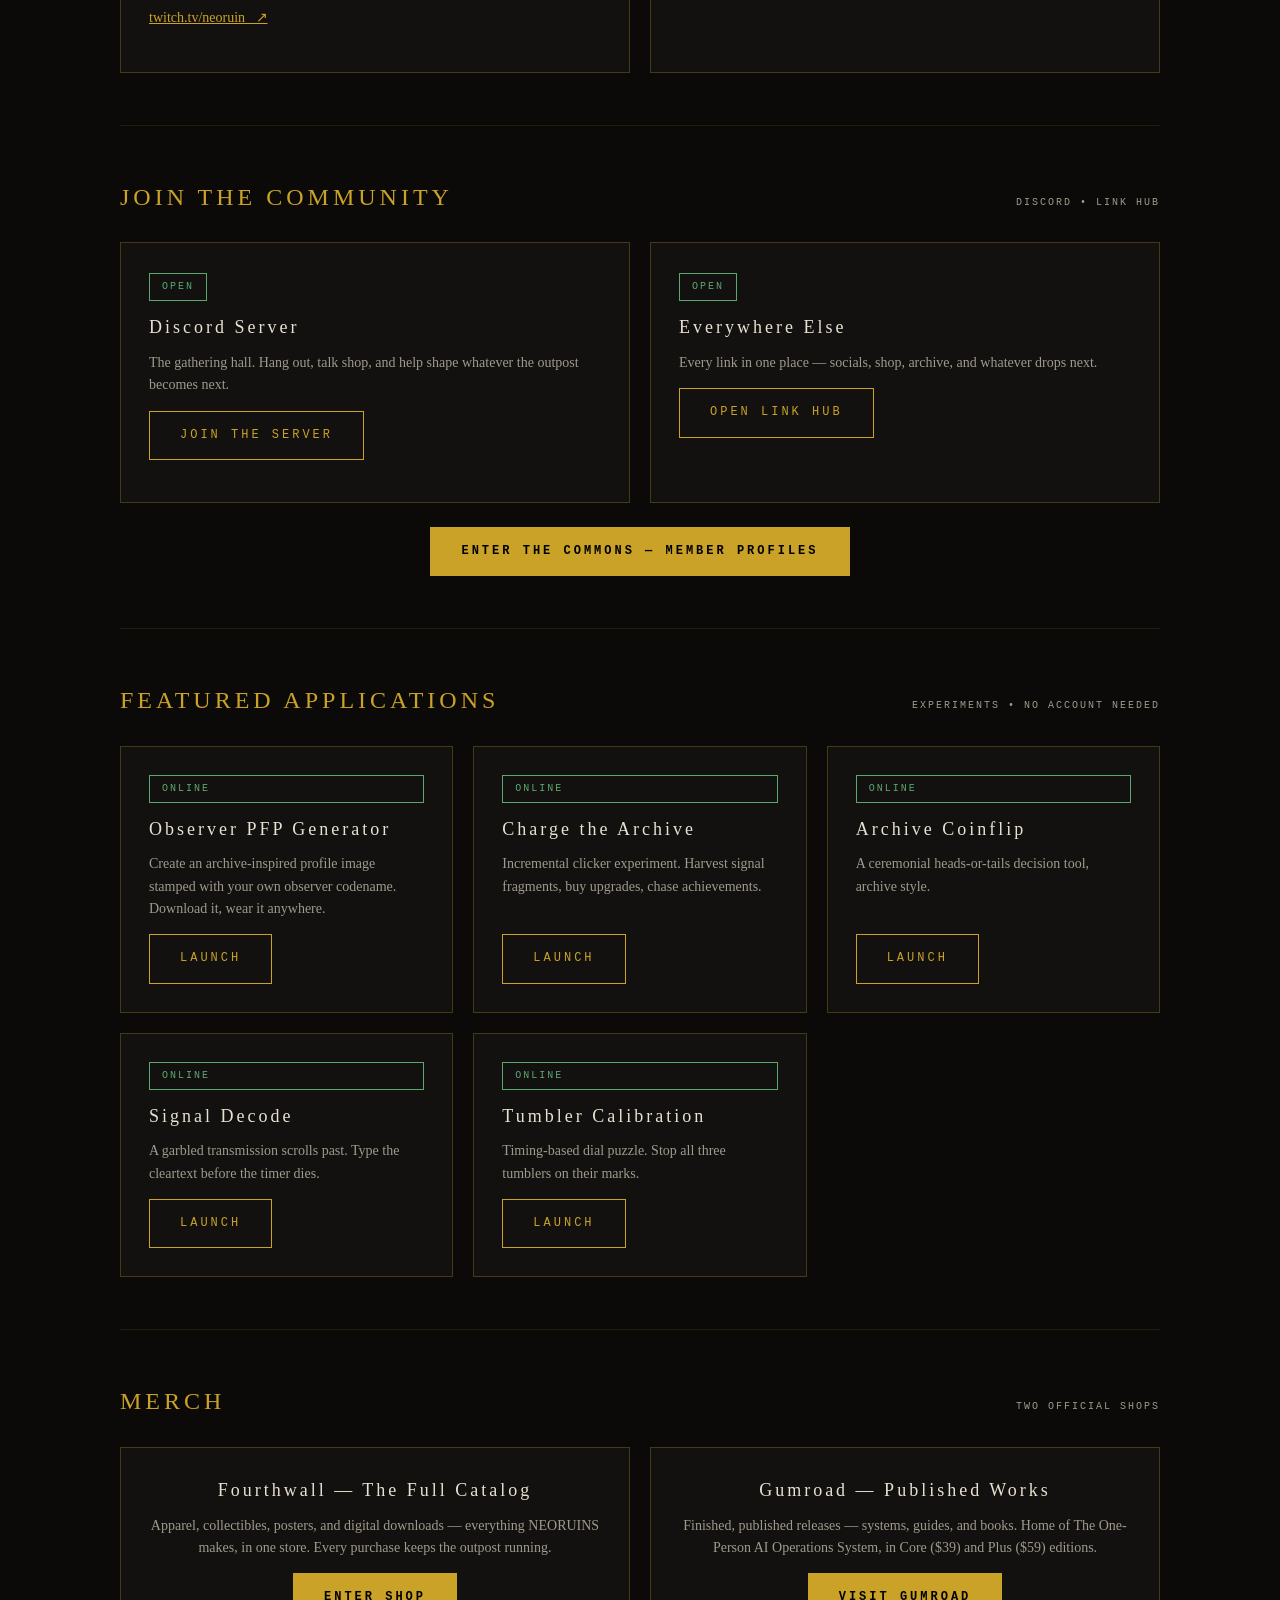
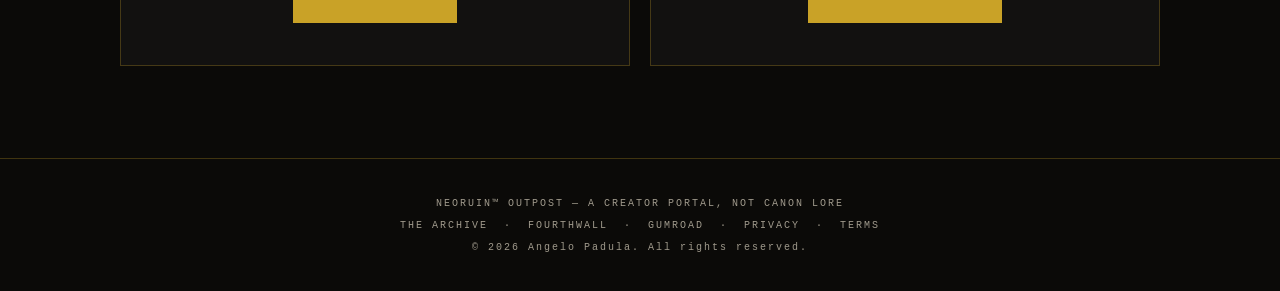
==== commit d6b8222c: "Add Gumroad as second shop: two-shop MERCH section + footer link" ====
--- a/index.html
+++ b/index.html
@@ -118,11 +118,18 @@
 </section>
 
 <section class="block" id="merch">
-  <div class="sec-head"><h2>MERCH</h2><span class="hint mono">OFFICIAL STORE</span></div>
-  <div class="panel center">
-    <h3>Support the Project</h3>
-    <p>Apparel, collectibles, and future drops — every purchase keeps the outpost running.</p>
-    <a class="btn solid" href="https://neoruin-shop.fourthwall.com" target="_blank" rel="noopener">ENTER SHOP</a>
+  <div class="sec-head"><h2>MERCH</h2><span class="hint mono">TWO OFFICIAL SHOPS</span></div>
+  <div class="grid2">
+    <div class="panel center">
+      <h3>Fourthwall — The Full Catalog</h3>
+      <p>Apparel, collectibles, posters, and digital downloads — everything NEORUINS makes, in one store. Every purchase keeps the outpost running.</p>
+      <p><a class="btn solid" href="https://neoruin-shop.fourthwall.com" target="_blank" rel="noopener">ENTER SHOP</a></p>
+    </div>
+    <div class="panel center">
+      <h3>Gumroad — Published Works</h3>
+      <p>Finished, published releases — systems, guides, and books. Home of The One-Person AI Operations System, in Core ($39) and Plus ($59) editions.</p>
+      <p><a class="btn solid" href="https://neoruins.gumroad.com" target="_blank" rel="noopener">VISIT GUMROAD</a></p>
+    </div>
   </div>
 </section>
 
@@ -132,7 +139,7 @@
   <div class="wrap">
     <div class="fine">
       NEORUIN™ OUTPOST — A CREATOR PORTAL, NOT CANON LORE<br>
-      <a href="https://neoruins.com">THE ARCHIVE</a> · <a href="https://neoruin-shop.fourthwall.com" target="_blank" rel="noopener">SHOP</a> · <a href="https://neoruins.com/privacy.html">PRIVACY</a> · <a href="https://neoruins.com/terms.html">TERMS</a><br>
+      <a href="https://neoruins.com">THE ARCHIVE</a> · <a href="https://neoruin-shop.fourthwall.com" target="_blank" rel="noopener">FOURTHWALL</a> · <a href="https://neoruins.gumroad.com" target="_blank" rel="noopener">GUMROAD</a> · <a href="https://neoruins.com/privacy.html">PRIVACY</a> · <a href="https://neoruins.com/terms.html">TERMS</a><br>
       © 2026 Angelo Padula. All rights reserved.
     </div>
   </div>
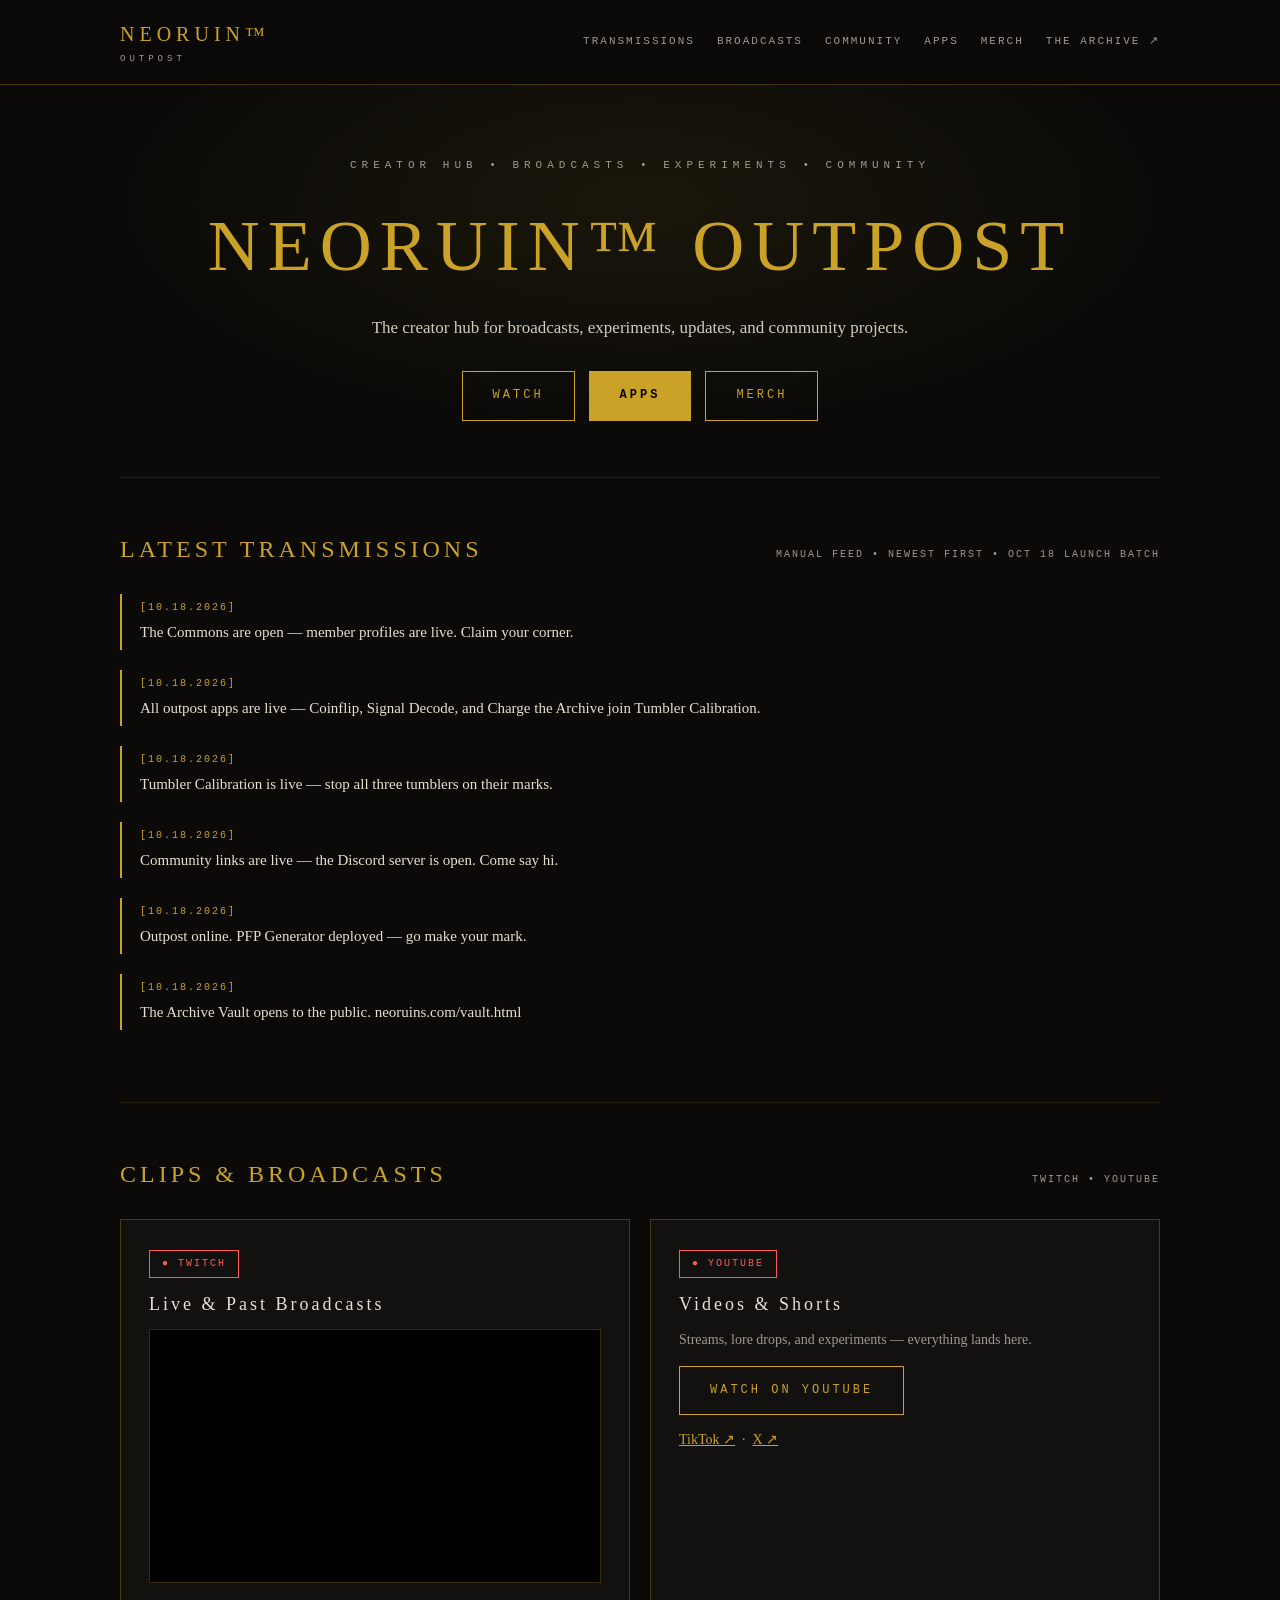
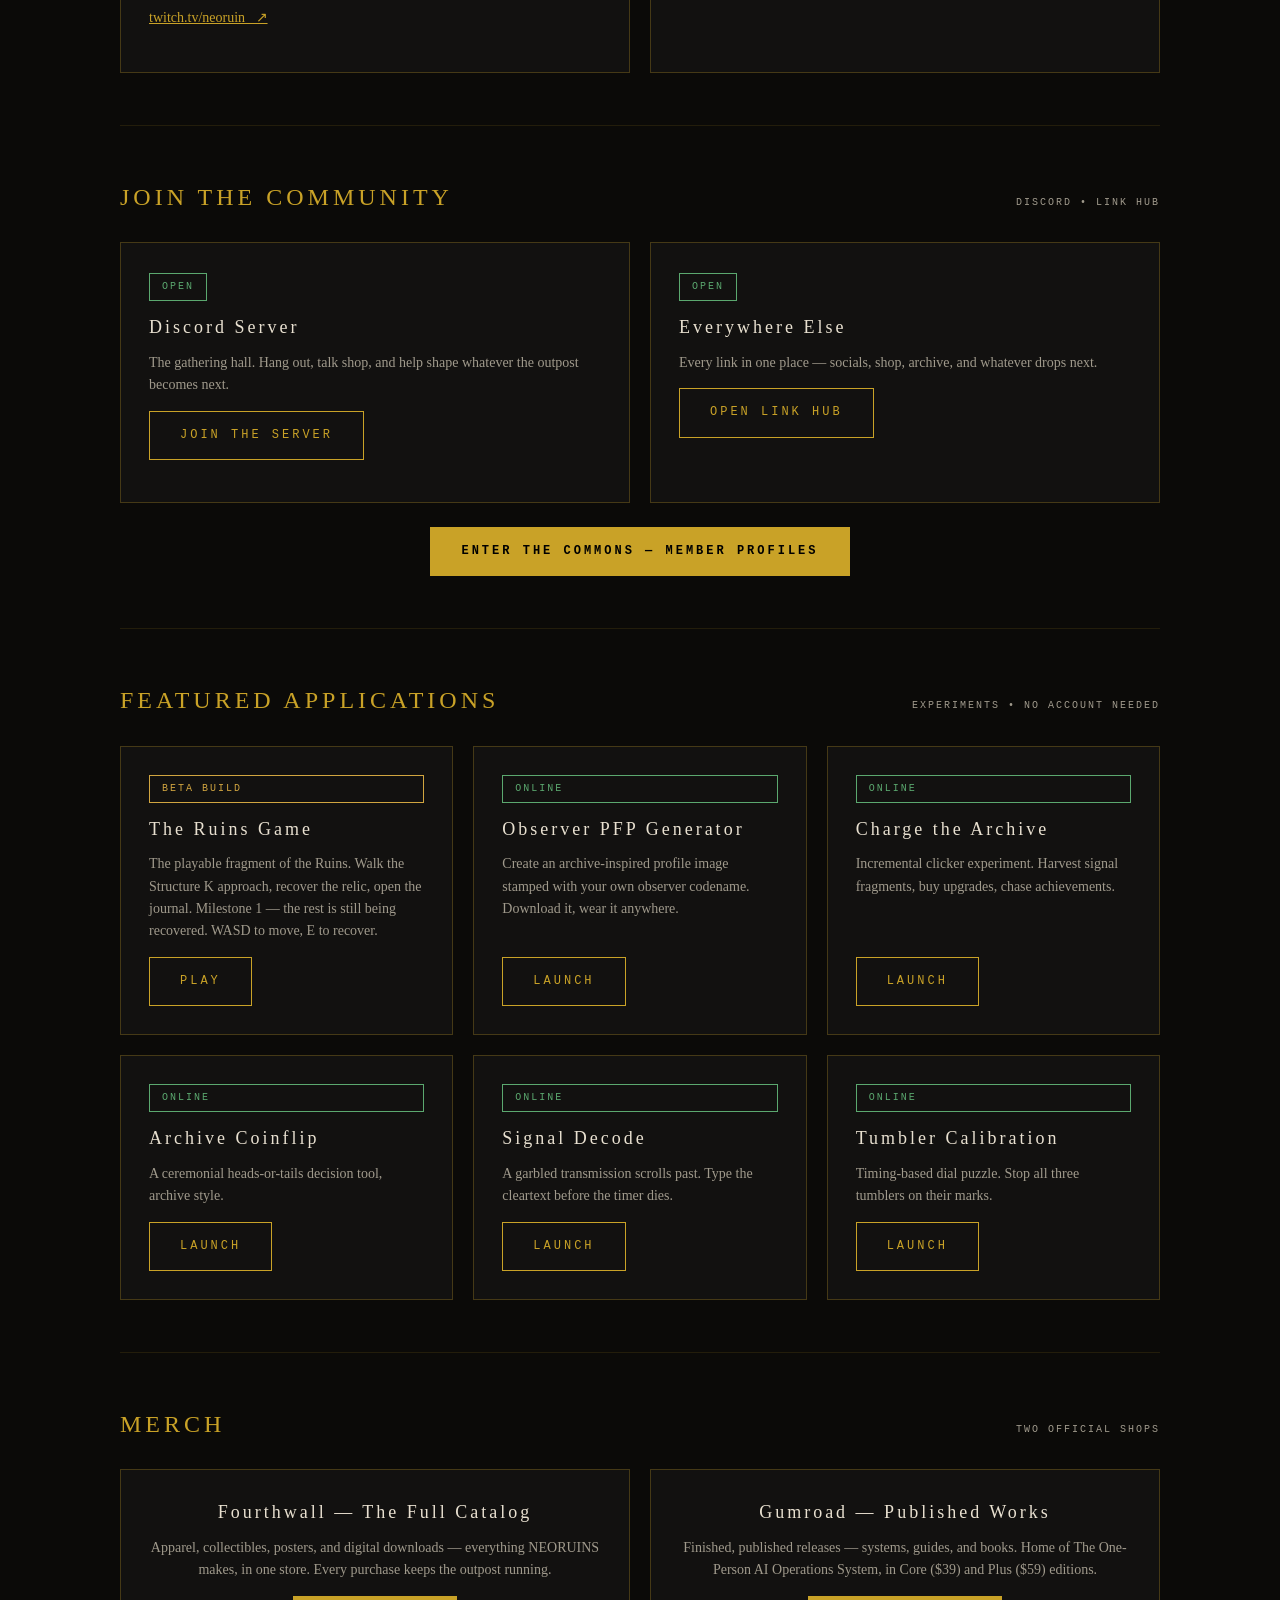
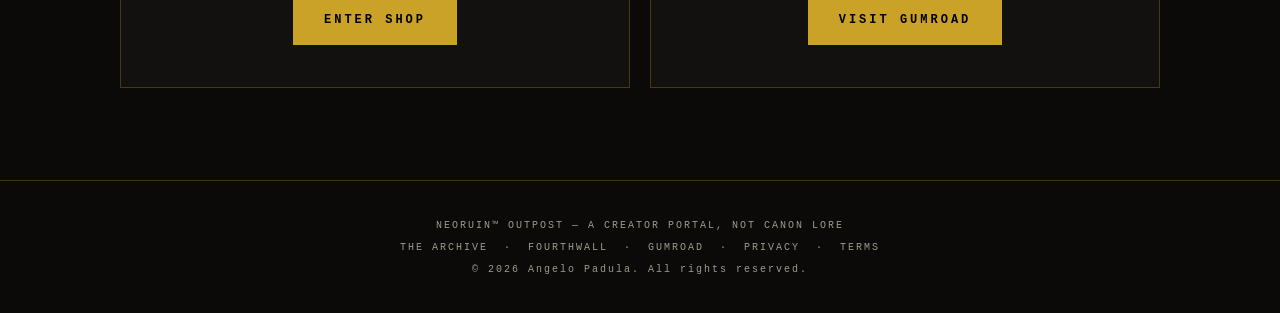
==== commit 61903993: "Outpost: add The Ruins Game (beta) card to Featured Applications" ====
--- a/index.html
+++ b/index.html
@@ -85,6 +85,12 @@
   <div class="sec-head"><h2>FEATURED APPLICATIONS</h2><span class="hint mono">EXPERIMENTS • NO ACCOUNT NEEDED</span></div>
   <div class="apps">
     <div class="panel app-card">
+      <span class="status soon">BETA BUILD</span>
+      <h3>The Ruins Game</h3>
+      <p>The playable fragment of the Ruins. Walk the Structure K approach, recover the relic, open the journal. Milestone 1 — the rest is still being recovered. WASD to move, E to recover.</p>
+      <a class="btn" href="game-preview/">PLAY</a>
+    </div>
+    <div class="panel app-card">
       <span class="status online">ONLINE</span>
       <h3>Observer PFP Generator</h3>
       <p>Create an archive-inspired profile image stamped with your own observer codename. Download it, wear it anywhere.</p>
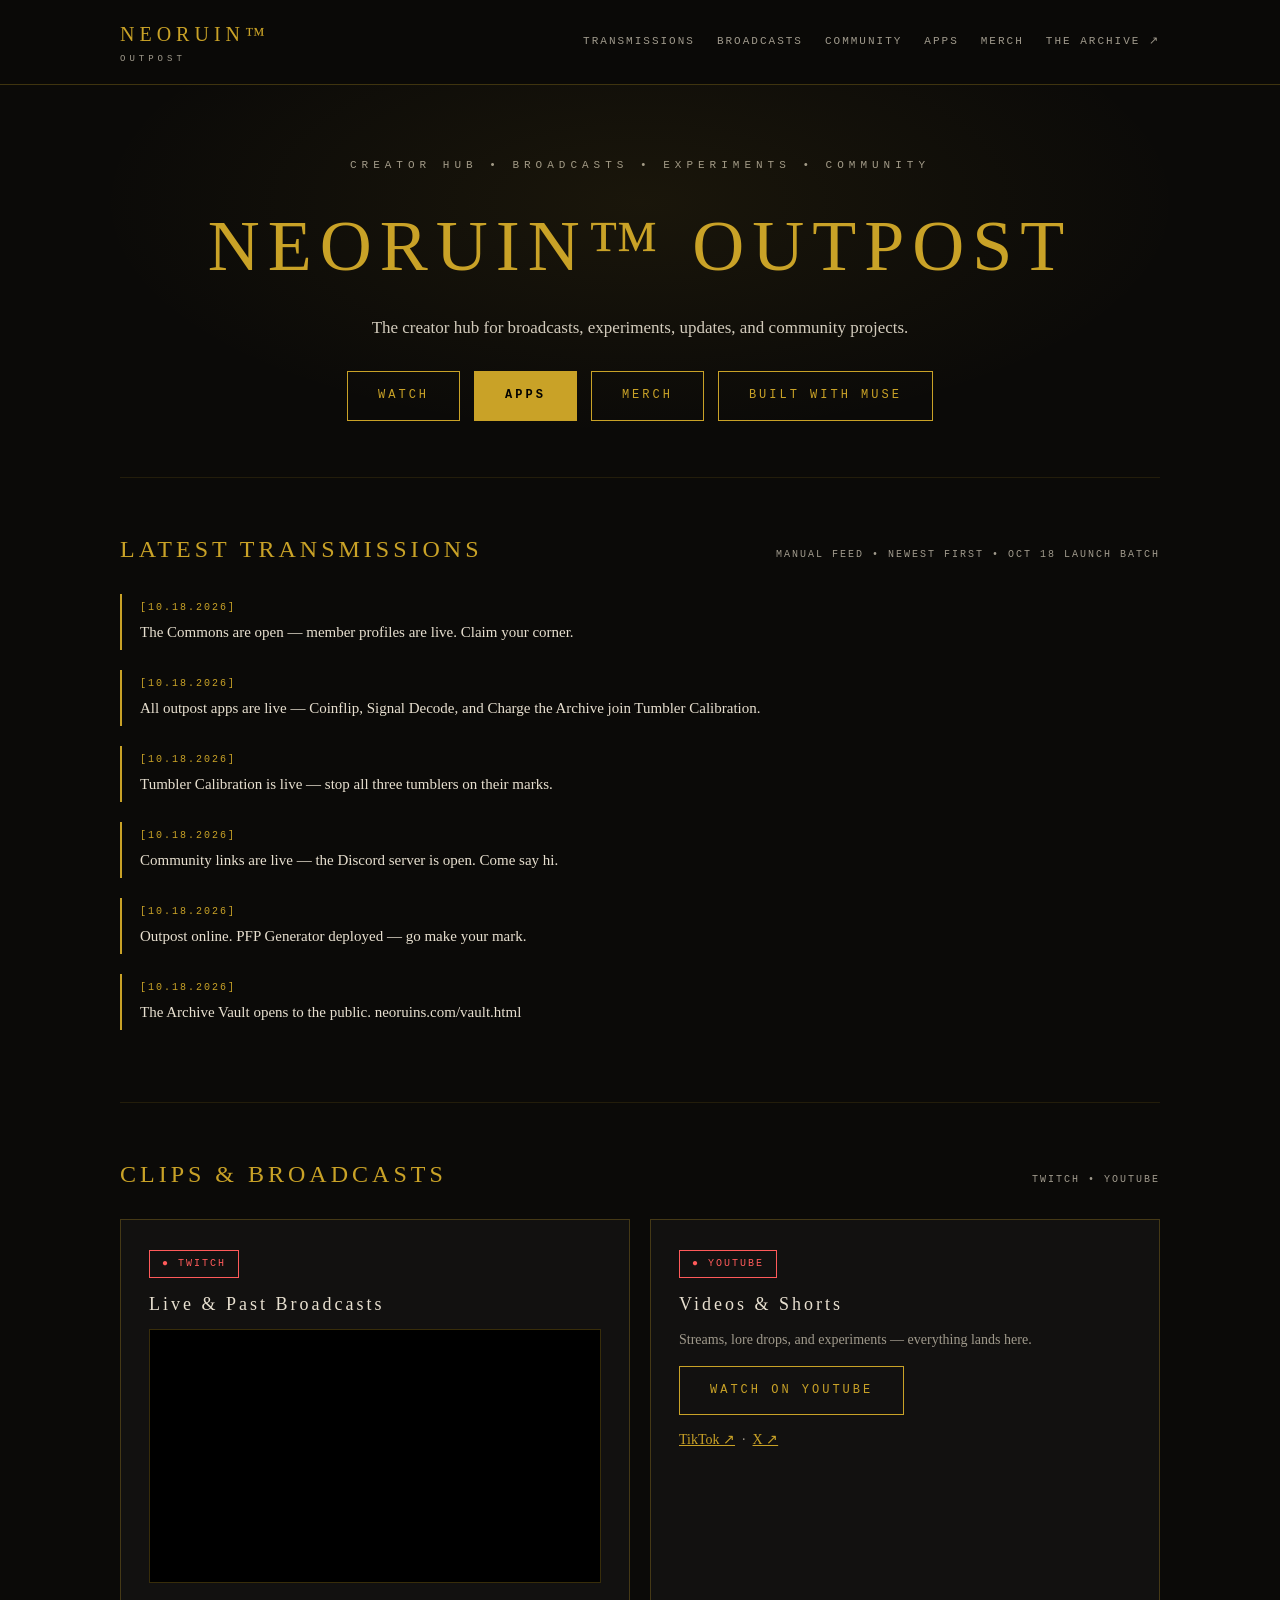
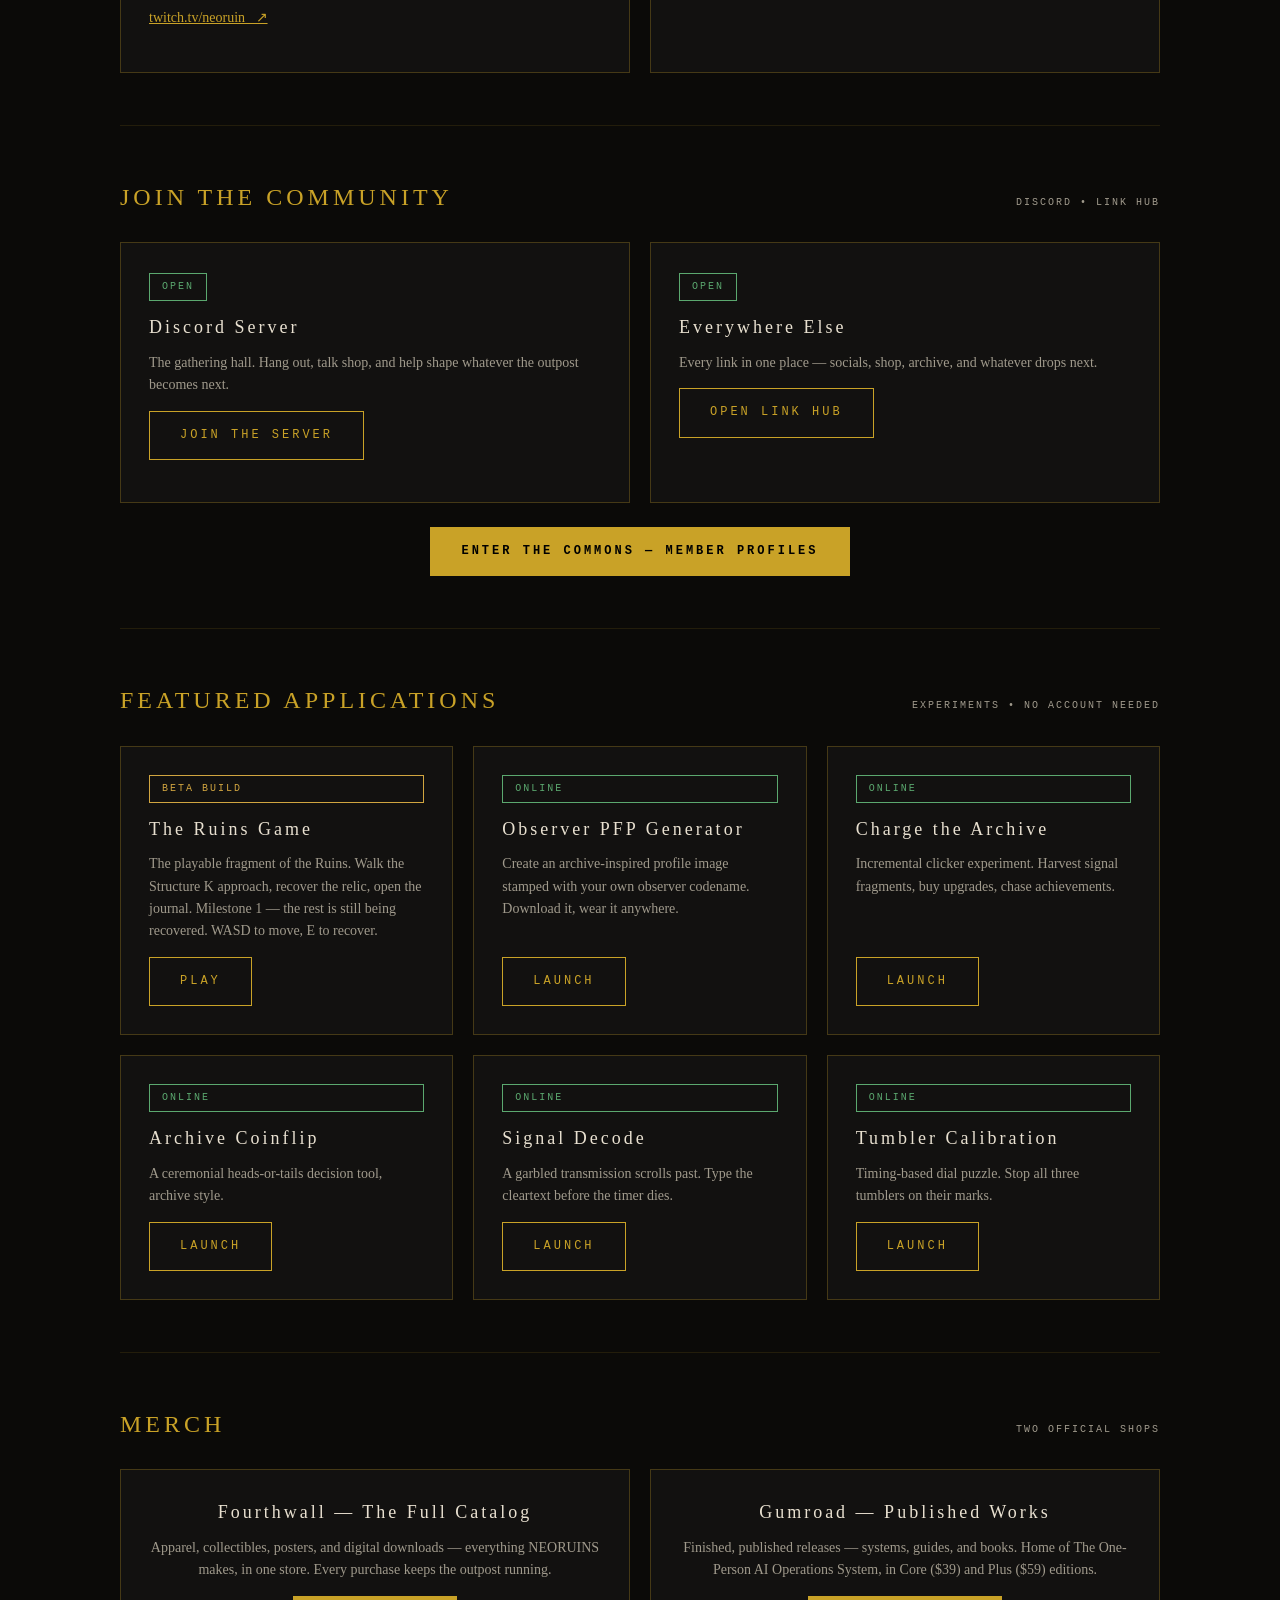
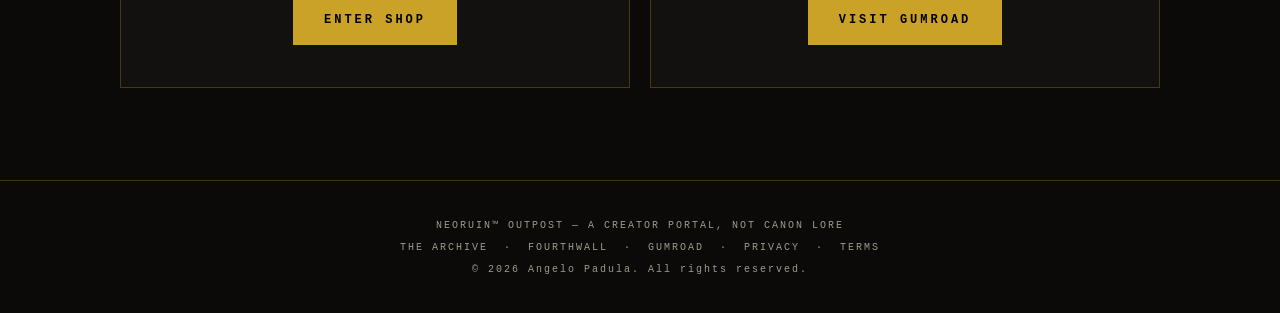
==== commit 9e938d3d: "Publish Built with Muse page: remove preview tag, add homepage button" ====
--- a/index.html
+++ b/index.html
@@ -1,6 +1,15 @@
 <!DOCTYPE html>
 <html lang="en">
 <head>
+<!-- Google tag (gtag.js) -->
+<script async src="https://www.googletagmanager.com/gtag/js?id=G-FETJ799GPB"></script>
+<script>
+  window.dataLayer = window.dataLayer || [];
+  function gtag(){dataLayer.push(arguments);}
+  gtag('js', new Date());
+
+  gtag('config', 'G-FETJ799GPB');
+</script>
 <meta charset="UTF-8">
 <meta name="viewport" content="width=device-width, initial-scale=1.0">
 <title>NEORUIN™ OUTPOST — Creator Hub</title>
@@ -30,6 +39,7 @@
     <a class="btn" href="#broadcasts">WATCH</a>
     <a class="btn solid" href="#apps">APPS</a>
     <a class="btn" href="#merch">MERCH</a>
+    <a class="btn" href="built-with-muse-preview.html">BUILT WITH MUSE</a>
   </div>
 </section>
 
